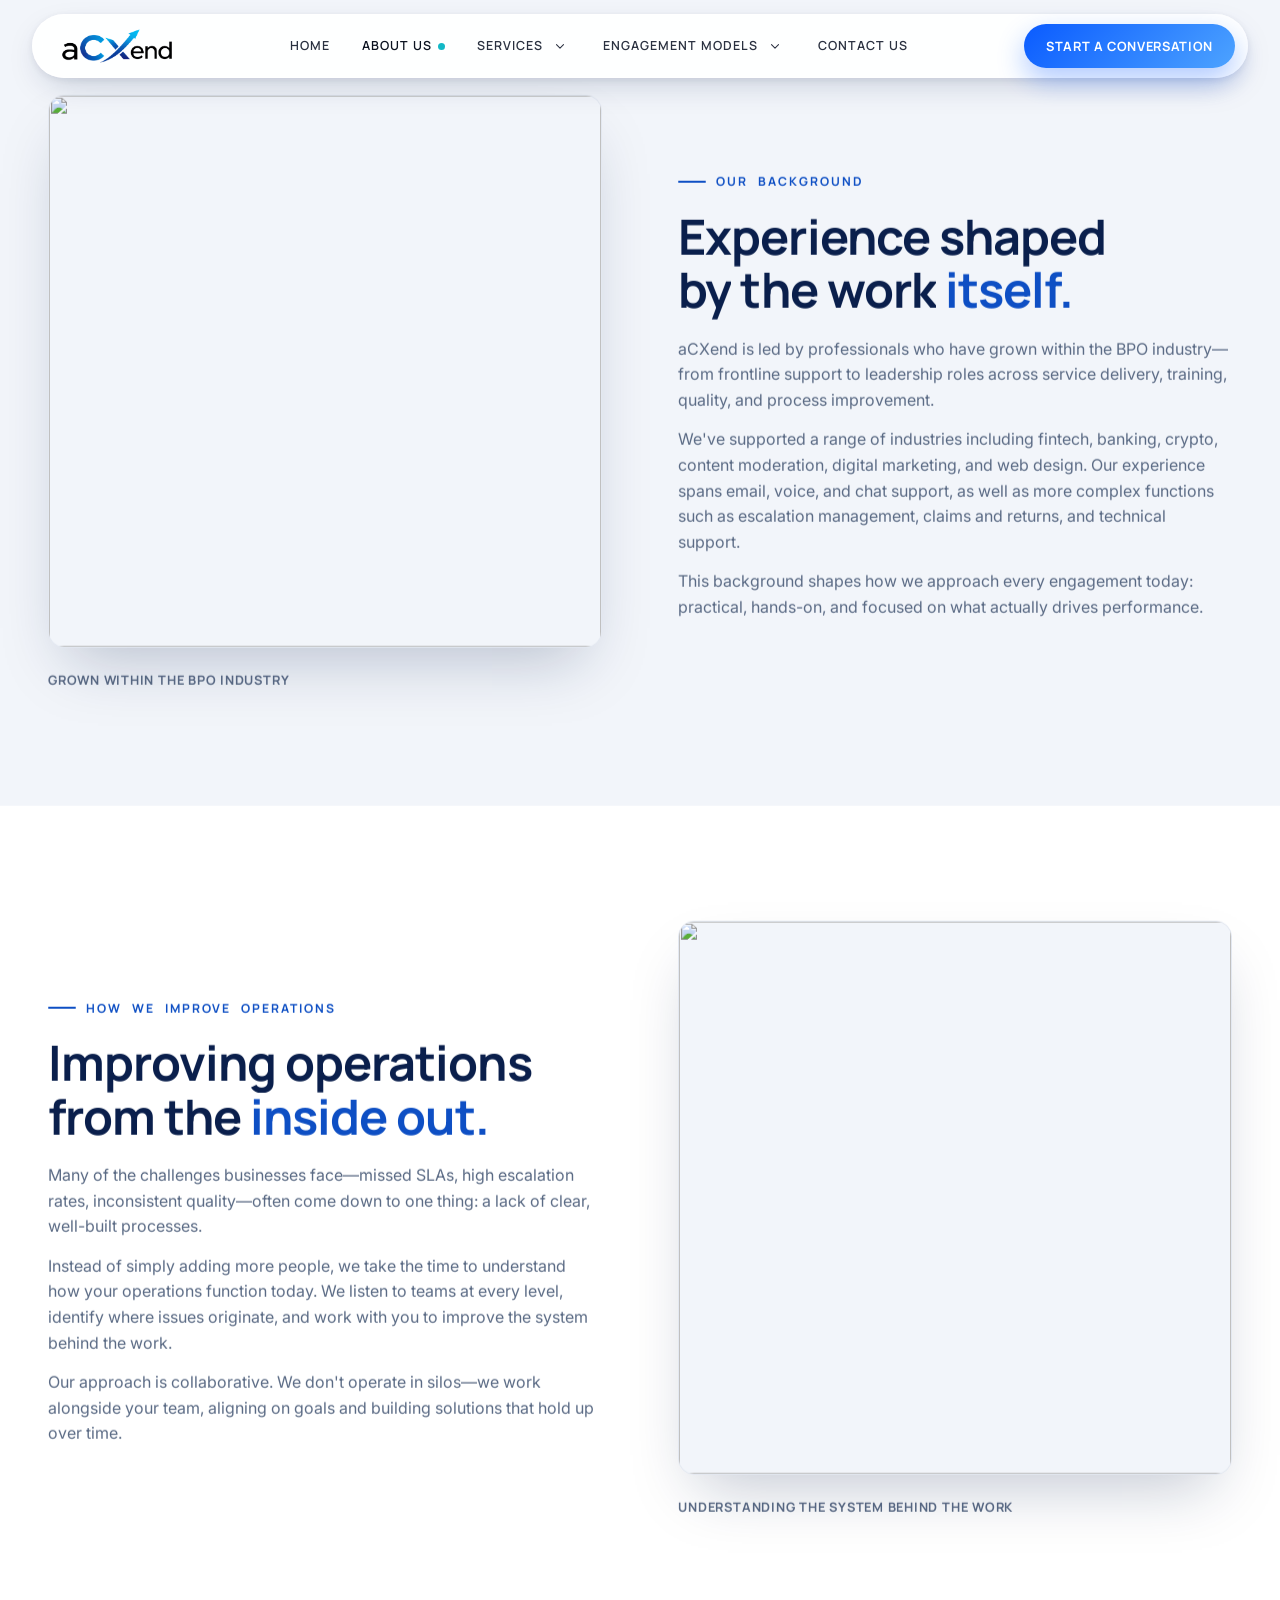
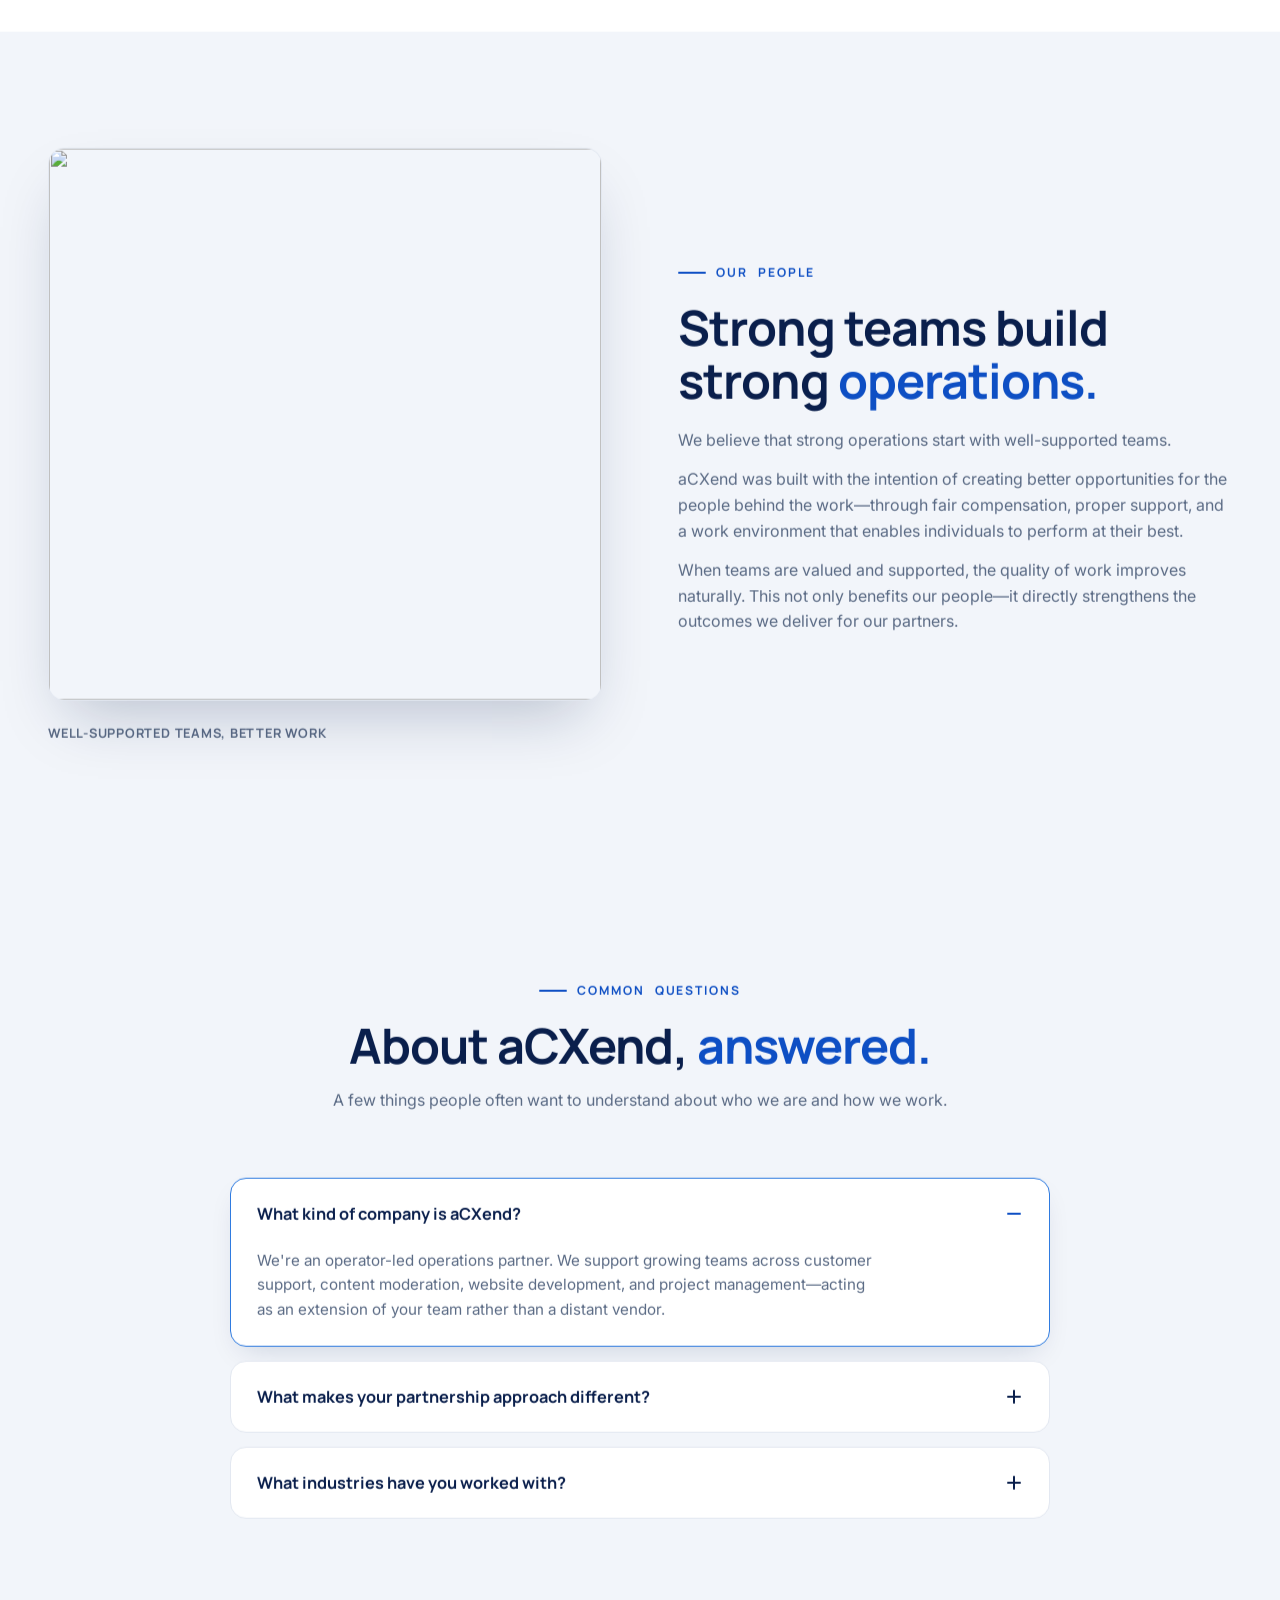
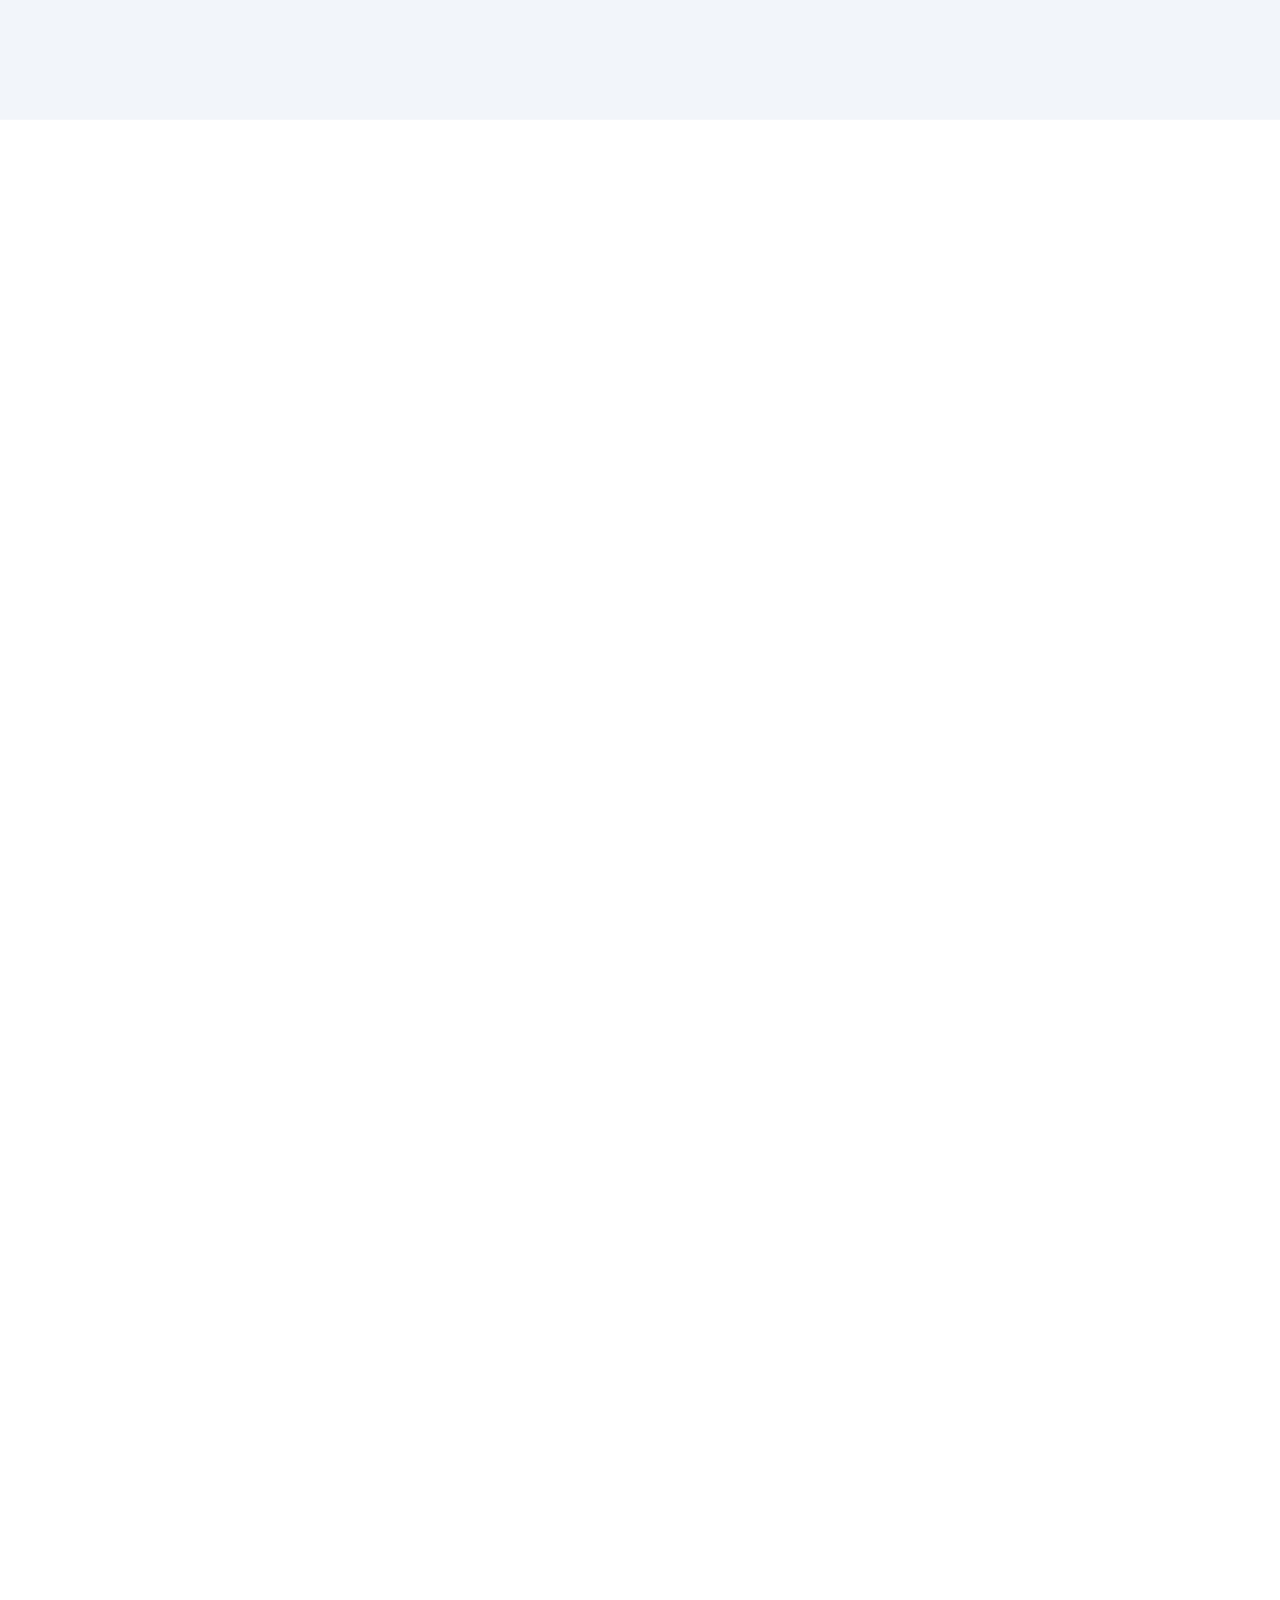
==== about.html @ c7e9ad45 "Add files via upload" ====
<!doctype html>
<html lang="en">
<head>
<meta charset="utf-8" />
<meta name="viewport" content="width=device-width, initial-scale=1" />
<title>About aCXend — Built on Partnership and Purpose</title>
<meta name="description" content="aCXend is led by BPO operators who believe partnerships should go beyond contracts. Learn about our background, our approach to improving operations, and the people behind the work." />
<meta property="og:title" content="About aCXend — Built on Partnership and Purpose" />
<meta property="og:description" content="aCXend is led by BPO operators who believe partnerships should go beyond contracts." />
<meta property="og:type" content="website" />
<meta name="twitter:card" content="summary_large_image" />
<link rel="canonical" href="about.html" />
<link rel="icon" type="image/svg+xml" href="logo.svg" />
<link rel="apple-touch-icon" href="logo.svg" />
<link rel="preconnect" href="https://fonts.googleapis.com" />
<link rel="preconnect" href="https://fonts.gstatic.com" crossorigin />
<link href="https://fonts.googleapis.com/css2?family=Manrope:wght@500;600;700;800&family=Inter:wght@400;500;600&display=swap" rel="stylesheet" />

<!-- ==========================================================================
     Stylesheet load order: tokens → base → components → animations → effects
     are shared across every page. This page needs no page-specific stylesheet
     — the cinematic page-hero, split sections, and CTA banner are all already
     defined in components.css for reuse.
     ========================================================================== -->
  <link rel="stylesheet" href="styles.css" />
</head>
<body>

<a class="skip-link" href="#main">Skip to main content</a>

<!-- ============== NAVIGATION ============== -->
<header class="nav-wrap" data-nav>
  <div class="container nav">
    <a href="index.html" class="brand" aria-label="aCXend — Home">
      <img src="logo.png" alt="aCXend" class="brand-logo"
           onerror="this.onerror=null;this.src='images/logo.svg'" />
    </a>

    <nav class="nav-menu" id="nav-menu" aria-label="Primary">
      <div class="nav-item"><a class="nav-link" href="index.html">Home</a></div>
      <div class="nav-item"><a class="nav-link active" aria-current="page" href="about.html">About Us</a></div>

      <div class="nav-item has-dropdown">
        <a class="nav-link" href="services.html">Services
          <button class="caret" type="button" aria-expanded="false" aria-label="Toggle Services submenu">
            <svg viewBox="0 0 20 20" fill="none" aria-hidden="true"><path d="M5 8l5 5 5-5" stroke="currentColor" stroke-width="1.5" stroke-linecap="round" stroke-linejoin="round"/></svg>
          </button>
        </a>
        <div class="dropdown" role="menu">
          <a role="menuitem" href="customer-support.html">Customer Support</a>
          <a role="menuitem" href="content-moderation.html">Content Moderation</a>
          <a role="menuitem" href="website-development.html">Website Development</a>
          <a role="menuitem" href="project-management.html">Project Management</a>
        </div>
      </div>

      <div class="nav-item has-dropdown">
        <a class="nav-link" href="engagement-models.html">Engagement Models
          <button class="caret" type="button" aria-expanded="false" aria-label="Toggle Engagement Models submenu">
            <svg viewBox="0 0 20 20" fill="none" aria-hidden="true"><path d="M5 8l5 5 5-5" stroke="currentColor" stroke-width="1.5" stroke-linecap="round" stroke-linejoin="round"/></svg>
          </button>
        </a>
        <div class="dropdown" role="menu">
          <a role="menuitem" href="engagement-models.html#staff-augmentation">Staff Augmentation</a>
          <a role="menuitem" href="engagement-models.html#managed-services">Managed Services</a>
          <a role="menuitem" href="engagement-models.html#hybrid-teams">Hybrid Teams</a>
        </div>
      </div>

      <div class="nav-item"><a class="nav-link" href="contact.html">Contact Us</a></div>
    </nav>

    <div class="nav-cta">
      <a href="contact.html" class="btn btn-primary btn-nav">Start a Conversation</a>
      <button class="menu-toggle" type="button" aria-expanded="false" aria-controls="nav-menu" aria-label="Open menu">
        <span></span><span></span><span></span>
      </button>
    </div>
  </div>
</header>

<div class="cursor-dot" aria-hidden="true"></div>
<div class="cursor-ring" aria-hidden="true"></div>

<div id="smooth-content">
<main id="main">

<!-- ============== PAGE HERO ============== -->
<header class="page-hero" aria-label="About aCXend introduction">
  <!-- Cinematic background video: autoplay, muted, loop, playsinline.
       Fades in once decoded (see backgroundVideoEngine() in js/main.js) so
       there's no jarring pop-in; poster shows immediately while it loads.
       TODO: replace with real footage for this page — team collaboration,
       office environment, or brainstorming, per the About Us brief.
       Export as both webm (VP9) and mp4 (H.264), ideally under ~6MB and
       1920×1080, for smooth loading on all devices. -->
  <div class="page-hero-media" aria-hidden="true">
    <video
      class="page-hero-video"
      autoplay muted loop playsinline
      preload="auto">
      <source src="about-hero.mp4" type="video/mp4" />
    </video>
  </div>

  <div class="container page-hero-inner">
    <div class="page-hero-content">
      <nav class="crumbs" aria-label="Breadcrumb">
        <a href="index.html">Home</a>
        <svg viewBox="0 0 16 16" fill="none" aria-hidden="true"><path d="M6 4l4 4-4 4" stroke="currentColor" stroke-width="1.6" stroke-linecap="round" stroke-linejoin="round"/></svg>
        <span aria-current="page">About</span>
      </nav>
      <span class="eyebrow eyebrow--light reveal split-text">About Us</span>
      <h1 class="reveal split-text">Partnerships that go beyond.</h1>
      <p class="page-hero-desc reveal split-text">We stay engaged and improve how your operations actually run — not just maintain them.</p>
      <div class="page-hero-cta reveal">
        <a href="contact.html" class="btn btn-primary btn-lg">Start a Conversation
          <svg class="arrow" viewBox="0 0 16 16" fill="none" aria-hidden="true"><path d="M2 8h11M9 3.5 13.5 8 9 12.5" stroke="currentColor" stroke-width="1.6" stroke-linecap="round" stroke-linejoin="round"/></svg>
        </a>
      </div>
    </div>
  </div>

  <!-- Curtain reveal: dim scrim scrubbed by GSAP as the next section covers
       this hero (see curtainReveal() in js/main.js) — same engine, same
       element role as .hero-dim on the Home page. -->
  <div class="page-hero-dim" aria-hidden="true"></div>
</header>

<!-- ============== 1 · ABOUT ACXEND ============== -->
<section class="section">
  <div class="container split">
    <div class="split-body reveal" data-stagger>
      <span class="eyebrow reveal split-text">About aCXend</span>
      <h2 class="reveal split-text">Partnerships that go <span class="accent">beyond.</span></h2>
      <p>aCXend was built on a simple belief: partnerships should go beyond contracts.</p>
      <p>After years of working across different industries, we saw how most relationships were defined by scope and cost. While those are important, they often limit how much impact a partner can truly make. Operational challenges don't stop at what's written on paper—and neither should the support behind them.</p>
      <p>We built aCXend to offer a different kind of partnership—one that stays engaged, works through challenges alongside you, and focuses on improving how your operations actually run, not just maintaining them.</p>
    </div>

    <figure class="split-visual reveal" aria-hidden="true">
      <div class="split-photo">
        <img
          src="https://images.unsplash.com/photo-1573497620053-ea5300f94f21?auto=format&fit=crop&w=800&q=80"
          srcset="https://images.unsplash.com/photo-1573497620053-ea5300f94f21?auto=format&fit=crop&w=600&q=80 600w,
                  https://images.unsplash.com/photo-1573497620053-ea5300f94f21?auto=format&fit=crop&w=800&q=80 800w,
                  https://images.unsplash.com/photo-1573497620053-ea5300f94f21?auto=format&fit=crop&w=1100&q=80 1100w"
          sizes="(max-width: 991px) 90vw, 560px"
          width="800" height="1000"
          alt=""
          loading="lazy"
          decoding="async" />
      </div>
      <figcaption class="panel-tag">A partnership that stays engaged</figcaption>
    </figure>
  </div>
</section>

<!-- ============== 2 · OUR BACKGROUND ============== -->
<section class="section section--cloud">
  <div class="container split split--reverse">
    <figure class="split-visual reveal" aria-hidden="true">
      <div class="split-photo">
        <img
          src="https://images.unsplash.com/photo-1521737711867-e3b97375f902?auto=format&fit=crop&w=800&q=80"
          srcset="https://images.unsplash.com/photo-1521737711867-e3b97375f902?auto=format&fit=crop&w=600&q=80 600w,
                  https://images.unsplash.com/photo-1521737711867-e3b97375f902?auto=format&fit=crop&w=800&q=80 800w,
                  https://images.unsplash.com/photo-1521737711867-e3b97375f902?auto=format&fit=crop&w=1100&q=80 1100w"
          sizes="(max-width: 991px) 90vw, 560px"
          width="800" height="1000"
          alt=""
          loading="lazy"
          decoding="async" />
      </div>
      <figcaption class="panel-tag">Grown within the BPO industry</figcaption>
    </figure>

    <div class="split-body reveal" data-stagger>
      <span class="eyebrow reveal split-text">Our background</span>
      <h2 class="reveal split-text">Experience shaped by the work <span class="accent">itself.</span></h2>
      <p>aCXend is led by professionals who have grown within the BPO industry—from frontline support to leadership roles across service delivery, training, quality, and process improvement.</p>
      <p>We've supported a range of industries including fintech, banking, crypto, content moderation, digital marketing, and web design. Our experience spans email, voice, and chat support, as well as more complex functions such as escalation management, claims and returns, and technical support.</p>
      <p>This background shapes how we approach every engagement today: practical, hands-on, and focused on what actually drives performance.</p>
    </div>
  </div>
</section>

<!-- ============== 3 · HOW WE IMPROVE OPERATIONS ============== -->
<section class="section" style="background:#FFFFFF">
  <div class="container split">
    <div class="split-body reveal" data-stagger>
      <span class="eyebrow reveal split-text">How we improve operations</span>
      <h2 class="reveal split-text">Improving operations from the <span class="accent">inside out.</span></h2>
      <p>Many of the challenges businesses face—missed SLAs, high escalation rates, inconsistent quality—often come down to one thing: a lack of clear, well-built processes.</p>
      <p>Instead of simply adding more people, we take the time to understand how your operations function today. We listen to teams at every level, identify where issues originate, and work with you to improve the system behind the work.</p>
      <p>Our approach is collaborative. We don't operate in silos—we work alongside your team, aligning on goals and building solutions that hold up over time.</p>
    </div>

    <figure class="split-visual reveal" aria-hidden="true">
      <div class="split-photo">
        <img
          src="https://images.unsplash.com/photo-1531497865144-0464ef8fb9a9?auto=format&fit=crop&w=800&q=80"
          srcset="https://images.unsplash.com/photo-1531497865144-0464ef8fb9a9?auto=format&fit=crop&w=600&q=80 600w,
                  https://images.unsplash.com/photo-1531497865144-0464ef8fb9a9?auto=format&fit=crop&w=800&q=80 800w,
                  https://images.unsplash.com/photo-1531497865144-0464ef8fb9a9?auto=format&fit=crop&w=1100&q=80 1100w"
          sizes="(max-width: 991px) 90vw, 560px"
          width="800" height="1000"
          alt=""
          loading="lazy"
          decoding="async" />
      </div>
      <figcaption class="panel-tag">Understanding the system behind the work</figcaption>
    </figure>
  </div>
</section>

<!-- ============== 4 · OUR PEOPLE ============== -->
<section class="section section--cloud">
  <div class="container split split--reverse">
    <figure class="split-visual reveal" aria-hidden="true">
      <div class="split-photo">
        <img
          src="https://images.unsplash.com/photo-1543269865-cbf427effbad?auto=format&fit=crop&w=800&q=80"
          srcset="https://images.unsplash.com/photo-1543269865-cbf427effbad?auto=format&fit=crop&w=600&q=80 600w,
                  https://images.unsplash.com/photo-1543269865-cbf427effbad?auto=format&fit=crop&w=800&q=80 800w,
                  https://images.unsplash.com/photo-1543269865-cbf427effbad?auto=format&fit=crop&w=1100&q=80 1100w"
          sizes="(max-width: 991px) 90vw, 560px"
          width="800" height="1000"
          alt=""
          loading="lazy"
          decoding="async" />
      </div>
      <figcaption class="panel-tag">Well-supported teams, better work</figcaption>
    </figure>

    <div class="split-body reveal" data-stagger>
      <span class="eyebrow reveal split-text">Our people</span>
      <h2 class="reveal split-text">Strong teams build strong <span class="accent">operations.</span></h2>
      <p>We believe that strong operations start with well-supported teams.</p>
      <p>aCXend was built with the intention of creating better opportunities for the people behind the work—through fair compensation, proper support, and a work environment that enables individuals to perform at their best.</p>
      <p>When teams are valued and supported, the quality of work improves naturally. This not only benefits our people—it directly strengthens the outcomes we deliver for our partners.</p>
    </div>
  </div>
</section>

<!-- ============== FAQ (page-specific) ============== -->
<section class="section section--cloud">
  <div class="container">
    <div class="section-head section-head--center reveal" data-stagger>
      <div>
        <span class="eyebrow reveal split-text">Common Questions</span>
        <h2 class="reveal split-text">About aCXend, <span class="accent">answered.</span></h2>
      </div>
      <p>A few things people often want to understand about who we are and how we work.</p>
    </div>
    <div class="faq-list faq-list--solo reveal" data-stagger>
      <details class="faq-item reveal" name="faq" open>
        <summary><span>What kind of company is aCXend?</span><span class="faq-icon" aria-hidden="true"></span></summary>
        <div class="faq-body"><p>We're an operator-led operations partner. We support growing teams across customer support, content moderation, website development, and project management—acting as an extension of your team rather than a distant vendor.</p></div>
      </details>
      <details class="faq-item reveal" name="faq">
        <summary><span>What makes your partnership approach different?</span><span class="faq-icon" aria-hidden="true"></span></summary>
        <div class="faq-body"><p>We stay engaged with the actual work. Instead of simply adding headcount, we take time to understand how your operations run and improve the system behind them, so quality holds up as you grow.</p></div>
      </details>
      <details class="faq-item reveal" name="faq">
        <summary><span>What industries have you worked with?</span><span class="faq-icon" aria-hidden="true"></span></summary>
        <div class="faq-body"><p>Our team has supported fintech, banking, crypto, content moderation, digital marketing, and web design—across email, voice, and chat, as well as complex functions like escalation management, claims and returns, and technical support.</p></div>
      </details>
      <details class="faq-item reveal" name="faq">
        <summary><span>How do you support your own team?</span><span class="faq-icon" aria-hidden="true"></span></summary>
        <div class="faq-body"><p>We built aCXend to create better opportunities for the people behind the work—through fair compensation, proper support, and an environment that lets people perform at their best. Well-supported teams deliver better outcomes for our partners.</p></div>
      </details>
    </div>
  </div>
</section>

<!-- ============== 5 · CTA ============== -->
<section class="section section--tight">
  <div class="container">
    <div class="cta-banner reveal" data-stagger>

      <!-- Cinematic background video: autoplay, muted, loop, playsinline.
           Fades in once decoded (see ctaBackgroundVideo() in js/main.js) so
           there's no jarring pop-in; a dark gradient overlay keeps text
           readable while the footage stays visible underneath. Falls back
           to the existing navy gradient if video can't load or is
           unsupported. Same reusable component as the Home page CTA. -->
      <div class="cta-video-wrap" aria-hidden="true">
        <video
          class="cta-video"
          autoplay muted loop playsinline
          preload="auto">
          <source src="reeded.mp4" type="video/mp4" />
        </video>
      </div>
      <div class="cta-video-overlay" aria-hidden="true"></div>
      <div class="cta-glow" aria-hidden="true"></div>

      <div class="cta-content">
        <span class="eyebrow eyebrow--sky reveal split-text">Partner with us</span>
        <h2 class="reveal split-text">Tell us what you're building.</h2>
        <p>Whether you're exploring options or already know what you need, we're here to understand your goals and see how we can support you. No pressure—just a conversation to see if there's a good fit.</p>
        <p>Share a bit about your team, your challenges, or the work you're looking to support, and we'll take it from there.</p>
        <div class="cta-actions">
          <a href="contact.html" class="btn btn-light btn-lg">Start a Conversation
            <svg class="arrow" viewBox="0 0 16 16" fill="none" aria-hidden="true"><path d="M2 8h11M9 3.5 13.5 8 9 12.5" stroke="currentColor" stroke-width="1.6" stroke-linecap="round" stroke-linejoin="round"/></svg>
          </a>
        </div>
      </div>
    </div>
  </div>
</section>

</main>
</div><!-- /#smooth-content -->

<!-- ============== FOOTER (curtain reveal) ============== -->
<footer class="footer footer-curtain" id="site-footer">
  <div class="container footer-inner">

    <div class="footer-top">
      <div class="footer-brand">
        <a class="footer-logo" href="index.html" aria-label="aCXend — Home">
          <img src="logo-white2.png" alt="aCXend" width="79" height="54"
               onerror="this.outerHTML='&lt;span class=&quot;brand-word brand-word--light&quot;&gt;a&lt;b&gt;CX&lt;/b&gt;end&lt;/span&gt;'" />
        </a>
        <address class="footer-address">
          <a href="https://maps.app.goo.gl/VBjbcP57tKT8KL2XA" target="_blank" rel="noopener noreferrer">Marigold Street, Cagayan de Oro City, Philippines</a>
          <a href="mailto:sales@acxend.com">sales@acxend.com</a>
        </address>
      </div>

      <nav class="footer-nav" aria-label="Footer">
        <div class="footer-cols">
          <ul class="footer-col-primary">
            <li><a href="index.html">Home</a></li>
            <li><a href="about.html">About Us</a></li>
            <li><a href="services.html">Services</a></li>
            <li><a href="engagement-models.html">Engagement Models</a></li>
            <li><a href="contact.html">Contact Us</a></li>
          </ul>
          <ul class="footer-col-services">
            <li><h4>Services</h4></li>
            <li><a href="customer-support.html">Customer Support</a></li>
            <li><a href="content-moderation.html">Content Moderation</a></li>
            <li><a href="website-development.html">Website Development</a></li>
            <li><a href="project-management.html">Project Management</a></li>
          </ul>
          <ul class="footer-col-engagement">
            <li><h4>Engagement Models</h4></li>
            <li><a href="engagement-models.html#staff-augmentation">Staff Augmentation</a></li>
            <li><a href="engagement-models.html#managed-services">Managed Services</a></li>
            <li><a href="engagement-models.html#hybrid-teams">Hybrid Teams</a></li>
          </ul>
        </div>
      </nav>
    </div>

    <div class="footer-bar">
      <span class="footer-follow-label">Follow Us</span>
      <ul class="footer-social" aria-label="Social media">
        <li><a href="#" aria-label="Facebook">
          <svg viewBox="0 0 24 24" aria-hidden="true"><path d="M13.5 21v-8.2h2.8l.4-3.2h-3.2V7.5c0-.9.3-1.6 1.6-1.6h1.7V3.1c-.3 0-1.3-.1-2.5-.1-2.5 0-4.2 1.5-4.2 4.3v2.3H7.3v3.2h2.8V21h3.4z"/></svg>
        </a></li>
        <li><a href="#" aria-label="X (Twitter)">
          <svg viewBox="0 0 24 24" aria-hidden="true"><path d="M17.8 3h3l-6.6 7.6L22 21h-6.1l-4.8-6.2L5.6 21h-3l7.1-8.1L2.3 3h6.3l4.3 5.7L17.8 3zm-1.1 16.2h1.7L7.7 4.7H5.9l10.8 14.5z"/></svg>
        </a></li>
        <li><a href="#" aria-label="Instagram">
          <svg viewBox="0 0 24 24" aria-hidden="true"><path d="M12 8.8A3.2 3.2 0 1 0 12 15.2 3.2 3.2 0 0 0 12 8.8zm0-1.8a5 5 0 1 1 0 10 5 5 0 0 1 0-10zm6.5-.2a1.2 1.2 0 1 1-2.4 0 1.2 1.2 0 0 1 2.4 0zM12 4.7c-2.4 0-2.7 0-3.6.1-.9 0-1.4.2-1.7.3-.4.2-.7.4-1 .7-.3.3-.5.6-.7 1-.1.3-.3.8-.3 1.7-.1.9-.1 1.2-.1 3.5s0 2.6.1 3.5c0 .9.2 1.4.3 1.7.2.4.4.7.7 1 .3.3.6.5 1 .7.3.1.8.3 1.7.3.9.1 1.2.1 3.6.1s2.7 0 3.6-.1c.9 0 1.4-.2 1.7-.3.4-.2.7-.4 1-.7.3-.3.5-.6.7-1 .1-.3.3-.8.3-1.7.1-.9.1-1.2.1-3.5s0-2.6-.1-3.5c0-.9-.2-1.4-.3-1.7-.2-.4-.4-.7-.7-1-.3-.3-.6-.5-1-.7-.3-.1-.8-.3-1.7-.3-.9-.1-1.2-.1-3.6-.1zM12 3c2.4 0 2.7 0 3.7.1 1 0 1.6.2 2.2.4.6.2 1.1.6 1.6 1.1.5.5.8 1 1.1 1.6.2.6.4 1.2.4 2.2.1 1 .1 1.3.1 3.6s0 2.6-.1 3.6c0 1-.2 1.6-.4 2.2-.2.6-.6 1.1-1.1 1.6-.5.5-1 .8-1.6 1.1-.6.2-1.2.4-2.2.4-1 .1-1.3.1-3.7.1s-2.7 0-3.7-.1c-1 0-1.6-.2-2.2-.4-.6-.2-1.1-.6-1.6-1.1-.5-.5-.8-1-1.1-1.6-.2-.6-.4-1.2-.4-2.2C3 14.6 3 14.3 3 12s0-2.6.1-3.6c0-1 .2-1.6.4-2.2.2-.6.6-1.1 1.1-1.6.5-.5 1-.8 1.6-1.1.6-.2 1.2-.4 2.2-.4C9.3 3 9.6 3 12 3z"/></svg>
        </a></li>
      </ul>
      <p class="footer-hours">24/7 Operations &middot; 365 Days a Year &middot; Always Ready to Assist</p>
    </div>

    <div class="footer-legal">
      <span>&copy; 2026 aCXend. All rights reserved.</span>
      <ul>
        <li><a href="privacy-policy.html">Privacy Policy</a></li>
        <li><a href="terms-and-conditions.html">Terms and Conditions</a></li>
        <li><a href="end-user-license-agreement.html">End-User License Agreement</a></li>
        <li><a href="copyrights.html">Copyrights</a></li>
      </ul>
    </div>

  </div>
</footer>
<div id="smooth-spacer"></div>

<!-- ==========================================================================
     GSAP + ScrollTrigger are required on every page now — the reverse
     curtain-reveal transition (in js/main.js) needs them here too, not
     just on the Home page.
     ========================================================================== -->
<script src="https://cdnjs.cloudflare.com/ajax/libs/gsap/3.12.5/gsap.min.js"></script>
<script src="https://cdnjs.cloudflare.com/ajax/libs/gsap/3.12.5/ScrollTrigger.min.js"></script>
<script src="script.js"></script>
</body>
</html>
---- styles.css ----
/* ===================== tokens.css ===================== */
/* ==========================================================================
   aCXend — Design tokens
   Brand: Royal Blue #0E4FC4 · Deep Navy #0A1F4C
   Single source of truth for color, spacing, radius, motion, depth, z-index.
   Load this file first on every page.
   ========================================================================== */

:root {
  /* Brand */
  --navy:        #0A1F4C;
  --navy-deep:   #061434;
  --ink:         #0B1220;
  --royal:       #0E4FC4;
  --royal-hover: #0B40A3;
  --azure:       #2F7BE0;
  --sky:         #6FA8F2;
  --cta-1:       #0A5BFF;
  --cta-2:       #4DA3FF;

  /* Neutrals */
  --white: #FFFFFF;
  --cloud: #F2F5FA;
  --slate: #5B6B85;
  --line:  #E3E8F1;

  /* Layout */
  --container: 1240px;
  --gutter: 28px;
  --radius: 16px;
  --radius-sm: 10px;
  --radius-pill: 999px;

  /* Motion */
  --ease: cubic-bezier(.2,.7,.2,1);
  --ease-lux: cubic-bezier(.16,1,.3,1);
  --dur: .3s;

  /* Depth */
  --shadow-sm: 0 1px 2px rgba(10,31,76,.06);
  --shadow-md: 0 12px 30px -12px rgba(10,31,76,.18);
  --shadow-lg: 0 30px 60px -20px rgba(10,31,76,.25);
  --shadow-cta: 0 12px 28px rgba(10,91,255,.32);

  /* Z-scale */
  --z-nav: 100;
  --z-skip: 1000;
}


/* Responsive token overrides */
@media (max-width: 640px) {
  :root { --gutter: 20px; }
}

/* ===================== base.css ===================== */
/* ==========================================================================
   aCXend — Base
   Reset, base element styles, layout primitives (container/section/eyebrow),
   and the button system. Depends on tokens.css. Load on every page.
   ========================================================================== */

/* ---------- 2. Base ---------- */
*, *::before, *::after { box-sizing: border-box; margin: 0; padding: 0; }
html { scroll-behavior: smooth; -webkit-text-size-adjust: 100%; }
body {
  font-family: 'Inter', system-ui, -apple-system, 'Segoe UI', Roboto, sans-serif;
  font-size: 16px;
  line-height: 1.6;
  color: var(--ink);
  background: var(--white);
  -webkit-font-smoothing: antialiased;
  overflow-x: clip;
}
img { max-width: 100%; display: block; }
a { color: inherit; text-decoration: none; }
a, button, [role="button"] { cursor: pointer; touch-action: manipulation; }
button { font: inherit; border: 0; background: none; color: inherit; }
ul { list-style: none; }
svg { display: block; }

h1, h2, h3, h4 {
  font-family: 'Manrope', 'Inter', sans-serif;
  color: var(--navy);
  letter-spacing: -0.02em;
  line-height: 1.1;
  font-weight: 700;
  text-wrap: balance;
}
h1 { font-size: clamp(3rem, 6.4vw, 5.2rem); font-weight: 800; }
h2 { font-size: clamp(1.9rem, 3.8vw, 3.1rem); }
h3 { font-size: clamp(1.2rem, 1.7vw, 1.4rem); line-height: 1.3; }
h4 { font-size: .92rem; letter-spacing: .1em; text-transform: uppercase; }
p  { color: var(--slate); max-width: 62ch; }
.accent { color: var(--royal); }

/* Focus — visible, on-brand */
:focus-visible { outline: 2px solid var(--azure); outline-offset: 3px; border-radius: 4px; }

/* Skip link */
.skip-link {
  position: fixed; top: -60px; left: 16px; z-index: var(--z-skip);
  background: var(--navy); color: var(--white);
  padding: 12px 20px; border-radius: var(--radius-sm);
  font-weight: 600; transition: top .2s var(--ease);
}
.skip-link:focus { top: 16px; }

/* ---------- 3. Layout primitives ---------- */
.container { width: 100%; max-width: var(--container); margin-inline: auto; padding-inline: var(--gutter); }
.container.narrow { max-width: 820px; }
.section { padding-block: clamp(72px, 9vw, 136px); }
.section--tight { padding-block: clamp(56px, 6vw, 96px); }
.section--cloud { background: var(--cloud); }

.eyebrow {
  display: inline-flex; align-items: center; gap: 10px;
  font-family: 'Manrope', sans-serif;
  font-size: .76rem; font-weight: 700; letter-spacing: .16em;
  text-transform: uppercase; color: var(--royal);
  margin-bottom: 18px;
}
.eyebrow::before { content: ""; width: 28px; height: 2px; border-radius: 2px; background: currentColor; }
.eyebrow--light { color: var(--sky); }
.eyebrow--sky { color: var(--sky); }

.section h2 { margin-bottom: 20px; }
.section p + p { margin-top: 14px; }
.section .btn { margin-top: 30px; }

/* ---------- 4. Buttons ---------- */
.btn {
  display: inline-flex; align-items: center; gap: 10px;
  min-height: 48px; padding: 13px 26px;
  border-radius: var(--radius-pill);
  font-family: 'Manrope', sans-serif;
  font-weight: 700; font-size: .95rem;
  white-space: nowrap;
  transition: transform var(--dur) var(--ease), box-shadow var(--dur) var(--ease),
              background var(--dur) var(--ease), border-color var(--dur) var(--ease),
              color var(--dur) var(--ease);
}
.btn:active { transform: scale(.98); }
.btn .arrow { width: 15px; height: 15px; transition: transform var(--dur) var(--ease); }
.btn:hover .arrow { transform: translateX(4px); }
.btn-icon { width: 15px; height: 15px; flex: none; }

.btn-primary {
  color: var(--white);
  background: linear-gradient(135deg, var(--cta-1), var(--cta-2));
  box-shadow: var(--shadow-cta);
}
.btn-primary:hover { transform: translateY(-2px); box-shadow: 0 18px 36px -8px rgba(10,91,255,.45); }

.btn-secondary { color: var(--navy); border: 1px solid var(--line); background: var(--white); }
.btn-secondary:hover { border-color: var(--navy); transform: translateY(-2px); box-shadow: var(--shadow-md); }

.btn-ghost { color: var(--white); border: 1px solid rgba(255,255,255,.28); backdrop-filter: blur(6px); }
.btn-ghost:hover { border-color: rgba(255,255,255,.6); background: rgba(255,255,255,.07); transform: translateY(-2px); }

.btn-light { color: var(--navy); background: var(--white); box-shadow: 0 14px 30px -10px rgba(0,0,0,.35); }
.btn-light:hover { transform: translateY(-2px); box-shadow: 0 20px 40px -12px rgba(0,0,0,.45); }

.btn-lg { padding: 16px 32px; font-size: 1rem; }
.btn-nav { padding: 11px 22px; min-height: 44px; font-size: .88rem; }


/* ---------- Responsive ---------- */
@media (max-width: 640px) {
  .btn-lg { width: 100%; justify-content: center; }
}

/* Prevent horizontal overflow site-wide (item 2).
   Use clip (not hidden): hidden on the root turns it into a scroll container
   whose height equals its content, which freezes native/reduced-motion
   scrolling. clip contains the x-overflow while leaving vertical scrolling
   to the viewport. */
html, body { overflow-x: clip; }
body { max-width: 100%; }

/* ===================== components.css ===================== */
/* ==========================================================================
   aCXend — Components
   Reusable, page-agnostic UI blocks: navigation, footer, marquee, split
   sections, capability/value/model cards, CTA banner, page-hero, services,
   contact form, and FAQ accordion. Depends on tokens.css + base.css.
   Load on every page that uses these blocks.
   ========================================================================== */

/* ---------- 5. Navigation ---------- */
/* Floating "pill" navigation: the wrapper is a transparent, fixed layer with
   side/top inset; the inner .nav (a .container) is the rounded white capsule
   that lifts off the page with a soft shadow. */
.nav-wrap {
  position: fixed; top: 0; left: 0; right: 0; z-index: var(--z-nav);
  padding: 14px clamp(12px, 2.5vw, 32px) 8px;
  background: transparent;
  border-bottom: 0;
  transition: padding var(--dur) var(--ease);
}
.nav-wrap.scrolled { padding-top: 8px; }
.nav-wrap.scrolled .nav { box-shadow: 0 16px 40px -12px rgba(10,31,76,.30), 0 3px 10px rgba(10,31,76,.10); }

.nav {
  display: flex; align-items: center; justify-content: space-between; gap: 24px;
  background: rgba(255,255,255,.92);
  backdrop-filter: blur(16px); -webkit-backdrop-filter: blur(16px);
  border: 1px solid rgba(255,255,255,.65);
  border-radius: var(--radius-pill);
  box-shadow: 0 12px 34px -10px rgba(10,31,76,.22), 0 2px 8px rgba(10,31,76,.08);
  padding: 9px 12px 9px 26px;
}
.brand { display: inline-flex; align-items: center; }
.brand-logo { height: 40px; width: auto; }
.brand-word { font-family: 'Manrope', sans-serif; font-weight: 800; font-size: 1.5rem; color: var(--navy); letter-spacing: -.02em; }
.brand-word b { color: var(--royal); }
.brand-word--light { color: var(--white); }

.nav-menu { display: flex; align-items: center; gap: 6px; }
.nav-item { position: relative; }
.nav-link {
  display: inline-flex; align-items: center; gap: 6px;
  padding: 9px 13px; border-radius: var(--radius-sm);
  font-family: 'Manrope', sans-serif; font-weight: 600; font-size: .78rem;
  letter-spacing: .08em; text-transform: uppercase;
  color: #2a3140;
  transition: color var(--dur) var(--ease), background var(--dur) var(--ease);
}
.nav-link:hover { color: var(--royal); background: var(--cloud); }
.nav-link.active { color: var(--ink); }
/* Active indicator: a small teal/cyan dot after the label (replaces the
   previous underline). Sits inline via the nav-link's flex gap. */
.nav-link.active::after {
  content: ""; position: static;
  width: 7px; height: 7px; border-radius: 50%;
  background: #12b8c6;
}

.caret { display: inline-flex; padding: 4px; border-radius: 6px; color: currentColor; }
.caret svg { width: 14px; height: 14px; transition: transform var(--dur) var(--ease); }

/* Dropdown — desktop hover + keyboard focus-within */
.dropdown {
  position: absolute; top: calc(100% + 10px); left: 0;
  min-width: 230px; padding: 8px;
  background: var(--white); border: 1px solid var(--line);
  border-radius: var(--radius-sm); box-shadow: var(--shadow-lg);
  opacity: 0; visibility: hidden; transform: translateY(8px);
  transition: opacity .22s var(--ease), transform .22s var(--ease), visibility .22s;
}
.dropdown a {
  display: block; padding: 10px 14px; border-radius: 8px;
  font-size: .9rem; font-weight: 500; color: var(--ink);
  transition: background var(--dur) var(--ease), color var(--dur) var(--ease);
}
.dropdown a:hover { background: var(--cloud); color: var(--royal); }

@media (min-width: 992px) {
  .nav-item:hover > .dropdown,
  .nav-item:focus-within > .dropdown { opacity: 1; visibility: visible; transform: translateY(0); }
  .nav-item:hover .caret svg,
  .nav-item:focus-within .caret svg { transform: rotate(180deg); }
}

.nav-cta { display: flex; align-items: center; gap: 14px; }
/* Nav CTA stays a rounded blue pill (from .btn/.btn-primary) — just uppercase
   to match the new nav treatment. */
.btn-nav { text-transform: uppercase; letter-spacing: .05em; font-size: .8rem; }
.menu-toggle {
  display: none; flex-direction: column; justify-content: center; gap: 5px;
  width: 44px; height: 44px; padding: 10px; border-radius: var(--radius-sm);
}
.menu-toggle span { display: block; height: 2px; border-radius: 2px; background: var(--navy); transition: transform var(--dur) var(--ease), opacity var(--dur) var(--ease); }
.menu-toggle[aria-expanded="true"] span:nth-child(1) { transform: translateY(7px) rotate(45deg); }
.menu-toggle[aria-expanded="true"] span:nth-child(2) { opacity: 0; }
.menu-toggle[aria-expanded="true"] span:nth-child(3) { transform: translateY(-7px) rotate(-45deg); }


/* ---------- 7. Marquee — capability strip ---------- */
.marquee { overflow: hidden; border-block: 1px solid var(--line); background: var(--white); }
.marquee-track { display: flex; width: max-content; animation: marquee 40s linear infinite; }
.marquee-track.js-marquee { animation: none; }
.marquee:hover .marquee-track { animation-play-state: paused; }
.marquee-group { display: flex; align-items: stretch; }

/* Each capability is a fixed-width cell — icon badge, bold label, short
   supporting line — separated by hairline dividers so the strip reads as
   one continuous premium ribbon rather than a row of floating cards. */
.mq-item {
  /* Each cell hugs its own content and never wraps, so every ticker box is
     a clean single-line title + single-line descriptor at a consistent
     height. (Fixed-width cells used to force long labels to wrap onto a
     second line, breaking the alignment.) */
  flex: none; width: auto; white-space: nowrap;
  display: flex; flex-direction: column; justify-content: center; gap: 8px;
  padding: 26px 34px;
  border-right: 1px solid var(--line);
}
.mq-icon {
  width: 40px; height: 40px; border-radius: 11px;
  display: grid; place-items: center;
  font-size: 1.05rem; line-height: 1;
  background: linear-gradient(135deg, var(--cta-1), var(--cta-2));
  box-shadow: 0 8px 16px -8px rgba(10,91,255,.45);
}
.mq-icon--dark {
  background: linear-gradient(135deg, var(--navy-deep), var(--navy));
  box-shadow: 0 8px 16px -8px rgba(6,20,52,.5);
}
.mq-title { font-family: 'Manrope', sans-serif; font-weight: 700; font-size: .95rem; color: var(--navy); white-space: nowrap; }
.mq-desc { font-size: .82rem; color: var(--slate); white-space: nowrap; }
@keyframes marquee { to { transform: translateX(-50%); } }


/* ---------- 8. Split sections ---------- */
.split {
  display: grid; grid-template-columns: minmax(0, 1fr) minmax(0, 1fr);
  align-items: center; gap: clamp(40px, 6vw, 90px);
}
.split--reverse .split-body { order: 2; }
.split--reverse .split-visual { order: 1; }

/* Visual panels — professional imagery, replacing the earlier SVG/board/
   meter panels so the "How we work", "Where we add value", and "Flexible
   by design" sections lean on real photography instead of illustrated
   data that a new company doesn't yet have. */
.split-visual { margin: 0; }
.split-photo {
  position: relative;
  /* Section images are forced to a perfect 1:1 square so image + text
     columns stay balanced across every page (About, Overview, service
     detail, etc.). object-fit: cover on the <img> prevents distortion. */
  aspect-ratio: 1 / 1;
  border-radius: var(--radius);
  overflow: clip;
  border: 1px solid var(--line);
  box-shadow: var(--shadow-lg);
  background: var(--cloud); /* shows while the image decodes */
}
.split-photo img {
  width: 100%; height: 100%;
  object-fit: cover; object-position: center;
  display: block;
}
.panel-tag {
  margin-top: 22px; font-family: 'Manrope', sans-serif;
  font-size: .8rem; font-weight: 700; letter-spacing: .06em;
  color: var(--slate); text-transform: uppercase;
}


/* ---------- 9. Capabilities ---------- */
.section-head {
  display: grid; grid-template-columns: minmax(0, 1.2fr) minmax(0, .8fr);
  align-items: end; gap: 32px; margin-bottom: clamp(44px, 5vw, 64px);
}
.section-head h2 { margin-bottom: 0; }
.section-head p { justify-self: end; align-self: end; }

/* Centered variant — heading and supporting text stack in a single
   column instead of sitting side by side in the default two-column grid. */
.section-head--center {
  grid-template-columns: 1fr;
  justify-items: center;
  text-align: center;
  gap: 16px;
}
.section-head--center .eyebrow { justify-content: center; }
.section-head--center p { justify-self: center; align-self: auto; max-width: 640px; margin-inline: auto; }

.cap-grid { display: grid; grid-template-columns: repeat(4, 1fr); gap: 22px; }
.cap-card {
  position: relative; display: flex; flex-direction: column; gap: 14px;
  padding: 30px 26px 26px;
  background: var(--white); border: 1px solid var(--line); border-radius: var(--radius);
  transition: transform var(--dur) var(--ease-lux), box-shadow var(--dur) var(--ease), border-color var(--dur) var(--ease);
  overflow: clip;
}
.cap-card::before {
  content: ""; position: absolute; inset: 0 0 auto 0; height: 3px;
  background: linear-gradient(90deg, var(--cta-1), var(--cta-2));
  transform: scaleX(0); transform-origin: left;
  transition: transform .4s var(--ease-lux);
}
.cap-card:hover { transform: translateY(-6px); box-shadow: var(--shadow-lg); border-color: rgba(47,123,224,.4); }
.cap-card:hover::before { transform: scaleX(1); }

.cap-num {
  position: absolute; top: 20px; right: 22px;
  font-family: 'Manrope', sans-serif; font-weight: 800; font-size: .82rem;
  color: var(--line); letter-spacing: .08em;
  transition: color var(--dur) var(--ease);
}
.cap-card:hover .cap-num { color: var(--sky); }
.cap-icon {
  display: inline-flex; align-items: center; justify-content: center;
  width: 52px; height: 52px; border-radius: 14px;
  background: linear-gradient(135deg, rgba(10,91,255,.08), rgba(77,163,255,.14));
  color: var(--royal);
  transition: transform var(--dur) var(--ease-lux), background var(--dur) var(--ease), color var(--dur) var(--ease);
}
.cap-icon svg { width: 26px; height: 26px; }
.cap-card:hover .cap-icon { transform: scale(1.06) rotate(-3deg); background: linear-gradient(135deg, var(--cta-1), var(--cta-2)); color: var(--white); }
.cap-card p { font-size: .92rem; flex: 1; }
.cap-link {
  display: inline-flex; align-items: center; gap: 8px;
  font-family: 'Manrope', sans-serif; font-weight: 700; font-size: .86rem; color: var(--royal);
}
.cap-link .arrow { width: 14px; height: 14px; transition: transform var(--dur) var(--ease); }
.cap-card:hover .cap-link .arrow { transform: translateX(4px); }


/* ---------- 10. CTA banner ---------- */
.cta-banner {
  position: relative; overflow: clip;
  padding: clamp(48px, 7vw, 88px) clamp(28px, 6vw, 88px);
  border-radius: calc(var(--radius) + 8px);
  background: linear-gradient(140deg, var(--navy-deep), var(--navy) 55%, #10306E);
  box-shadow: var(--shadow-lg);
}
.cta-banner h2 { color: var(--white); }
.cta-banner p { color: rgba(226,236,252,.78); }

/* Background video (layer 0) — muted/looped ambient footage, subtle rather
   than distracting; sits on top of the gradient fallback above. */
.cta-video-wrap { position: absolute; inset: 0; z-index: 0; }
.cta-video {
  position: absolute; inset: 0;
  width: 100%; height: 100%;
  object-fit: cover; object-position: center;
  opacity: 0;
  transition: opacity 1.2s var(--ease-lux);
}
.cta-video.is-ready { opacity: .5; }

/* Dark readability scrim (layer 1) — echoes the brand gradient so the video
   feels integrated rather than pasted on top. */
.cta-video-overlay {
  position: absolute; inset: 0; z-index: 1;
  background: linear-gradient(140deg, rgba(6,20,52,.90), rgba(10,31,76,.82) 55%, rgba(16,48,110,.80));
}

/* Ambient glow (layer 2) + content (layer 3) sit above the video/overlay */
.cta-glow {
  position: absolute; z-index: 2; width: 500px; height: 500px; top: -220px; right: -140px;
  border-radius: 50%; filter: blur(90px);
  background: radial-gradient(circle, rgba(77,163,255,.4), transparent 65%);
  pointer-events: none;
  mix-blend-mode: screen;
}

/* Centered content column */
.cta-content {
  position: relative; z-index: 3;
  max-width: 640px; margin-inline: auto;
  text-align: center;
  display: flex; flex-direction: column; align-items: center;
}
.cta-content .eyebrow { justify-content: center; }
.cta-content p { margin-inline: auto; }
.cta-actions { display: flex; flex-wrap: wrap; justify-content: center; gap: 14px; margin-top: 32px; }

@media (prefers-reduced-motion: reduce) {
  .cta-video-wrap, .cta-video { display: none !important; }
}


/* ---------- 11. Footer ---------- */
.footer { background: var(--navy-deep); color: rgba(226,236,252,.75); padding-block: clamp(56px, 7vw, 88px) 28px; }
.footer a { transition: color var(--dur) var(--ease); }
.footer a:hover { color: var(--white); }

.footer-top { display: grid; grid-template-columns: minmax(0, .9fr) minmax(0, 1.6fr); gap: clamp(36px, 5vw, 72px); }
.footer-logo img { height: 42px; width: auto; }
.footer-address { font-style: normal; margin-top: 20px; display: grid; gap: 10px; font-size: .92rem; }

.footer-primary { display: grid; gap: 8px; margin-bottom: 34px; }
.footer-primary a { font-family: 'Manrope', sans-serif; font-weight: 700; font-size: clamp(1.15rem, 1.8vw, 1.45rem); color: var(--white); }
.footer-primary a:hover { color: var(--sky); }

.footer-cols { display: grid; grid-template-columns: repeat(3, 1fr); gap: 28px; }
.footer-cols h4 { color: var(--sky); font-size: .74rem; margin-bottom: 6px; }
.footer-cols ul { display: grid; gap: 9px; align-content: start; font-size: .9rem; }

.footer-giant {
  display: flex; align-items: baseline; gap: 8px;
  margin-block: clamp(40px, 6vw, 72px) 30px;
  font-family: 'Manrope', sans-serif; font-weight: 800;
  font-size: clamp(4rem, 14vw, 12.5rem); line-height: .95; letter-spacing: -.04em;
  color: rgba(255,255,255,.08);
  user-select: none;
  transition: color .6s var(--ease);
}
.footer-giant:hover { color: rgba(111,168,242,.16); }
.footer-giant svg { width: .5em; height: .5em; stroke-width: 2; }

.footer-bar {
  display: flex; align-items: center; gap: 18px;
  padding-block: 22px; border-top: 1px solid rgba(255,255,255,.1);
}
.footer-follow-label { font-family: 'Manrope', sans-serif; font-weight: 700; font-size: .82rem; letter-spacing: .1em; text-transform: uppercase; }
.footer-social { display: flex; gap: 8px; }
.footer-social a {
  display: inline-flex; align-items: center; justify-content: center;
  width: 44px; height: 44px; border-radius: 50%;
  border: 1px solid rgba(255,255,255,.16);
  transition: background var(--dur) var(--ease), border-color var(--dur) var(--ease), transform var(--dur) var(--ease);
}
.footer-social a:hover { background: rgba(255,255,255,.08); border-color: var(--sky); transform: translateY(-3px); }
.footer-social svg { width: 18px; height: 18px; fill: currentColor; }

.footer-legal {
  display: flex; flex-wrap: wrap; align-items: center; justify-content: space-between; gap: 14px;
  padding-top: 22px; border-top: 1px solid rgba(255,255,255,.1);
  font-size: .82rem; color: rgba(226,236,252,.5);
}
.footer-legal ul { display: flex; flex-wrap: wrap; gap: 20px; }


/* ---------- Page hero ----------
   Premium cinematic video hero for every inner page (About, Services,
   Contact, individual service pages, etc). Full-width autoplay/muted/
   loop/playsinline background video + a subtle dark overlay (20–35%,
   per spec) for text legibility, spanning the entire hero behind BOTH
   columns below.

   Two-column composition, mirroring the Home hero's own two-column
   layout so inner pages read as an extension of it: left column is
   left-aligned content (eyebrow, H1, paragraph, CTAs), right column is
   a large rounded photo. Stacks to one column (content, then image) on
   mobile. The Home page hero itself is a separate, unique component
   (see home.css) — this is not it.

   The extra .page-hero-dim layer (opacity 0 by default) is NOT part of
   this static look — it's owned by the reverse curtain-reveal engine in
   effects.css, which scrubs its opacity as the hero gets covered. */
.page-hero {
  position: relative;
  min-height: clamp(560px, 86vh, 900px);
  display: flex;
  align-items: center;
  color: var(--white);
  overflow: clip;
  /* Fallback fill — visible only if no video is supplied, or while it loads */
  background: linear-gradient(180deg, var(--navy-deep) 0%, var(--navy) 100%);
}
.page-hero-media { position: absolute; inset: 0; z-index: 0; }
.page-hero-video {
  width: 100%; height: 100%;
  object-fit: cover; object-position: center;
  display: block;
  opacity: 0;
  transition: opacity 1s var(--ease-lux);
}
.page-hero-video.is-ready { opacity: 1; }
.page-hero-overlay {
  position: absolute; inset: 0; z-index: 1;
  /* 20–35% dark overlay per spec — spans the full hero behind both columns */
  background: rgba(6, 20, 52, .3);
}

/* Two-column grid: left content, right image. Same technique as the Home
   hero's .hero-inner, so the two heroes feel like the same family. */
.page-hero-inner {
  position: relative; z-index: 3; width: 100%;
  display: grid;
  grid-template-columns: minmax(0, 1fr) minmax(0, 1.1fr);
  align-items: center;
  gap: clamp(32px, 5vw, 72px);
  padding-block: clamp(64px, 8vw, 110px);
}
.page-hero-content { text-align: left; }
.page-hero-content .crumbs,
.page-hero-content .eyebrow { justify-content: flex-start; }
.page-hero h1 { color: var(--white); margin-bottom: 18px; font-size: clamp(2.5rem, 4.6vw, 4rem); }
.page-hero-desc { color: rgba(226,236,252,.88); font-size: clamp(1rem, 1.25vw, 1.15rem); max-width: 50ch; }
.page-hero-cta { display: flex; flex-wrap: wrap; justify-content: flex-start; gap: 14px; margin-top: 32px; }

/* Right column — premium image, same rounded/bordered/shadow treatment as
   the Home hero's .hero-photo and the split sections' .split-photo, plus
   a slow continuous float so it feels alive without needing hover. */
.page-hero-visual { position: relative; }
.page-hero-photo {
  position: relative;
  aspect-ratio: 4 / 3.3;
  border-radius: calc(var(--radius) + 4px);
  overflow: clip;
  border: 1px solid rgba(255,255,255,.14);
  box-shadow: 0 30px 70px -25px rgba(0,0,0,.55);
  animation: focus-card-float 6.5s ease-in-out infinite;
}
.page-hero-photo img {
  width: 100%; height: 100%;
  object-fit: cover; object-position: center;
  display: block;
  transition: transform 1.4s var(--ease-lux);
}
.page-hero-photo:hover img { transform: scale(1.045); }
@keyframes focus-card-float { 0%,100% { transform: translateY(0); } 50% { transform: translateY(-9px); } }

.crumbs {
  display: flex; align-items: center; gap: 8px;
  margin-bottom: 26px;
  font-family: 'Manrope', sans-serif; font-size: .8rem; font-weight: 600;
  color: rgba(226,236,252,.55);
}
.crumbs a { color: rgba(226,236,252,.75); transition: color var(--dur) var(--ease); }
.crumbs a:hover { color: var(--white); }
.crumbs svg { width: 12px; height: 12px; opacity: .5; }
.crumbs [aria-current] { color: var(--sky); }

.page-hero-jump { display: flex; flex-wrap: wrap; gap: 10px; margin-top: 30px; }
.page-hero-jump a {
  padding: 9px 18px; min-height: 40px; display: inline-flex; align-items: center;
  border: 1px solid rgba(255,255,255,.2); border-radius: var(--radius-pill);
  font-family: 'Manrope', sans-serif; font-size: .84rem; font-weight: 600;
  color: rgba(226,236,252,.85);
  transition: background var(--dur) var(--ease), border-color var(--dur) var(--ease), color var(--dur) var(--ease), transform var(--dur) var(--ease);
}
.page-hero-jump a:hover { background: rgba(255,255,255,.08); border-color: var(--sky); color: var(--white); transform: translateY(-2px); }

@media (max-width: 991px) {
  /* Tablet: keep two columns, just tighten spacing and the photo's aspect
     ratio so it doesn't dominate a narrower viewport. */
  .page-hero-inner { gap: clamp(24px, 4vw, 40px); }
  .page-hero-photo { aspect-ratio: 4 / 3.6; }
}
@media (max-width: 768px) {
  /* Mobile: stack — content first, then image (source order already
     matches, so no reordering needed). */
  .page-hero-inner { grid-template-columns: 1fr; }
  .page-hero-photo { aspect-ratio: 16 / 11; animation: none; }
}
@media (max-width: 640px) {
  .page-hero { min-height: clamp(480px, 92vh, 760px); }
}
@media (prefers-reduced-motion: reduce) {
  /* main.js removes the whole .page-hero-media (video) node for reduced
     motion; this is a defensive fallback in case JS hasn't run yet. */
  .page-hero-video { display: none; }
  .page-hero-photo { animation: none; }
  .page-hero-photo:hover img { transform: none; }
}


/* ---------- Stats band (light pages) ---------- */
.band-stats { background: var(--navy-deep); padding-block: 8px; }
.band-stats .stat-num { color: var(--white); }
.band-stats .stat-lbl { color: rgba(226,236,252,.65); }


/* ---------- Services ---------- */
.svc { scroll-margin-top: 90px; }
.svc-list { display: grid; gap: 12px; margin-top: 22px; }
.svc-list li {
  position: relative; padding-left: 32px;
  color: var(--ink); font-weight: 500; font-size: .95rem;
}
.svc-list li::before {
  content: ""; position: absolute; left: 0; top: 1px;
  width: 20px; height: 20px; border-radius: 50%;
  background: linear-gradient(135deg, rgba(10,91,255,.12), rgba(77,163,255,.2));
}
.svc-list li::after {
  content: ""; position: absolute; left: 6px; top: 5px;
  width: 6px; height: 9px;
  border: solid var(--royal); border-width: 0 2px 2px 0; transform: rotate(45deg);
}
.svc-badge {
  display: inline-flex; align-items: center; justify-content: center;
  width: 60px; height: 60px; border-radius: 16px;
  background: linear-gradient(135deg, var(--cta-1), var(--cta-2));
  color: var(--white); box-shadow: var(--shadow-cta);
}
.svc-badge svg { width: 30px; height: 30px; }

/* Browser mock (website development panel) */
.browser-mock { border: 1px solid var(--line); border-radius: var(--radius-sm); overflow: clip; }
.browser-bar { display: flex; gap: 6px; padding: 10px 12px; background: var(--cloud); border-bottom: 1px solid var(--line); }
.browser-bar span { width: 9px; height: 9px; border-radius: 50%; background: var(--line); }
.browser-bar span:first-child { background: var(--sky); }
.browser-body { display: grid; gap: 12px; padding: 20px; }
.browser-cta { width: 110px; height: 32px; border-radius: var(--radius-pill); background: linear-gradient(135deg, var(--cta-1), var(--cta-2)); margin-top: 4px; }


/* ---------- Value & model cards ---------- */
.value-grid { display: grid; grid-template-columns: repeat(4, 1fr); gap: 22px; }
.value-card {
  display: grid; gap: 12px; align-content: start;
  padding: 30px 26px;
  background: var(--white); border: 1px solid var(--line); border-radius: var(--radius);
  transition: transform var(--dur) var(--ease-lux), box-shadow var(--dur) var(--ease), border-color var(--dur) var(--ease);
}
.value-card:hover { transform: translateY(-6px); box-shadow: var(--shadow-lg); border-color: rgba(47,123,224,.4); }
.value-num {
  font-family: 'Manrope', sans-serif; font-weight: 800; font-size: .8rem;
  letter-spacing: .1em; color: var(--azure);
}
.value-card p { font-size: .92rem; }

.model-grid { display: grid; grid-template-columns: repeat(3, 1fr); gap: 22px; }
.model-card {
  display: flex; flex-direction: column; gap: 12px;
  padding: 32px 28px;
  background: var(--white); border: 1px solid var(--line); border-radius: var(--radius);
  transition: transform var(--dur) var(--ease-lux), box-shadow var(--dur) var(--ease), border-color var(--dur) var(--ease);
}
.model-card:hover { transform: translateY(-6px); box-shadow: var(--shadow-lg); border-color: rgba(47,123,224,.4); }
.model-card p { font-size: .94rem; flex: 1; }


/* ---------- Contact ---------- */
.contact-grid {
  display: grid; grid-template-columns: minmax(0, 1.4fr) minmax(0, .9fr);
  gap: clamp(36px, 5vw, 72px); align-items: start;
}
.contact-h { margin-bottom: 12px; }
.contact-form { display: grid; gap: 22px; margin-top: 30px; }
.form-row { display: grid; grid-template-columns: 1fr 1fr; gap: 22px; }
.form-field { display: grid; gap: 8px; }
.form-field label { font-family: 'Manrope', sans-serif; font-weight: 700; font-size: .86rem; color: var(--navy); }
.req { color: var(--royal); }
.form-field input,
.form-field select,
.form-field textarea {
  font: inherit; color: var(--ink);
  min-height: 50px; padding: 13px 16px;
  background: var(--white); border: 1px solid var(--line); border-radius: var(--radius-sm);
  transition: border-color var(--dur) var(--ease), box-shadow var(--dur) var(--ease);
  width: 100%;
}
.form-field textarea { resize: vertical; min-height: 140px; }
.form-field input::placeholder, .form-field textarea::placeholder { color: #9AA7BE; }
.form-field input:hover, .form-field select:hover, .form-field textarea:hover { border-color: #C6D2E4; }
.form-field input:focus, .form-field select:focus, .form-field textarea:focus {
  outline: none; border-color: var(--azure);
  box-shadow: 0 0 0 3px rgba(47,123,224,.18);
}
.form-help { font-size: .8rem; color: var(--slate); }
.form-status { display: none; padding: 14px 18px; border-radius: var(--radius-sm); font-weight: 500; font-size: .92rem; }
.form-status.show { display: block; }
.form-status.ok { background: #EBF9F0; color: #14683A; border: 1px solid #BFE8CF; }
.form-status.err { background: #FDF0F0; color: #A02929; border: 1px solid #F2CBCB; }

/* Leading icon inside text/email/textarea fields (not selects — those get
   a trailing chevron instead, styled below). */
.input-icon { position: relative; }
.input-icon svg {
  position: absolute; left: 16px; top: 24px; transform: translateY(-50%);
  width: 18px; height: 18px; color: #9AA7BE; pointer-events: none;
}
.input-icon input,
.input-icon textarea { padding-left: 46px; }
.input-icon--top svg { top: 30px; }

/* Custom trailing chevron on <select>, replacing the native arrow —
   reuses the same chevron path as the nav dropdown caret for consistency. */
.form-field select {
  appearance: none; -webkit-appearance: none; -moz-appearance: none;
  background-image: url("data:image/svg+xml,%3Csvg xmlns='http://www.w3.org/2000/svg' viewBox='0 0 20 20' fill='none'%3E%3Cpath d='M5 8l5 5 5-5' stroke='%230A5BFF' stroke-width='1.5' stroke-linecap='round' stroke-linejoin='round'/%3E%3C/svg%3E");
  background-repeat: no-repeat;
  background-position: right 16px center;
  background-size: 18px;
  padding-right: 44px;
  cursor: pointer;
}

.visually-hidden {
  position: absolute; width: 1px; height: 1px; overflow: hidden;
  clip: rect(0 0 0 0); clip-path: inset(50%); white-space: nowrap;
}

.contact-aside { display: grid; gap: 18px; }
.contact-card {
  display: grid; gap: 8px; padding: 26px;
  background: var(--white); border: 1px solid var(--line); border-radius: var(--radius);
  transition: transform var(--dur) var(--ease-lux), box-shadow var(--dur) var(--ease);
}
.contact-card:hover { transform: translateY(-4px); box-shadow: var(--shadow-md); }
.contact-card h3 { font-size: 1.02rem; }
.contact-card a { color: var(--slate); transition: color var(--dur) var(--ease); }
.contact-card a:hover { color: var(--royal); }
.contact-card p { font-size: .92rem; }
.contact-ic {
  display: inline-flex; align-items: center; justify-content: center;
  width: 46px; height: 46px; border-radius: 13px; margin-bottom: 4px;
  background: linear-gradient(135deg, rgba(10,91,255,.08), rgba(77,163,255,.14));
  color: var(--royal);
}
.contact-ic svg { width: 22px; height: 22px; }
.contact-card--dark {
  background: linear-gradient(140deg, var(--navy-deep), var(--navy));
  border-color: transparent; color: var(--white);
}
.contact-card--dark h3 { color: var(--white); }

/* ---------- Contact panel — photo + "Get in Touch" info list ----------
   The right-hand column of the contact form section: one unified card
   (photo on top, info rows + social links below), rather than several
   separate floating .contact-card elements. */
.contact-panel {
  background: var(--white); border: 1px solid var(--line); border-radius: var(--radius);
  overflow: clip; box-shadow: var(--shadow-lg);
}
.contact-panel-photo { position: relative; aspect-ratio: 16 / 11; background: var(--cloud); }
.contact-panel-photo img { width: 100%; height: 100%; object-fit: cover; display: block; }
.contact-info { padding: clamp(24px, 3vw, 32px); }
.contact-info h3 { margin-bottom: 8px; }
.contact-info > p { color: var(--slate); font-size: .92rem; margin-bottom: 8px; }

.contact-info-list { display: grid; margin-top: 18px; }
.contact-info-item {
  display: flex; align-items: flex-start; gap: 16px;
  padding: 16px 0; border-top: 1px solid var(--line);
}
.contact-info-item:first-child { border-top: 0; padding-top: 0; }
.contact-info-ic {
  flex: none; width: 44px; height: 44px; border-radius: 50%;
  background: linear-gradient(135deg, rgba(10,91,255,.08), rgba(77,163,255,.14));
  color: var(--royal);
  display: grid; place-items: center;
}
.contact-info-ic svg { width: 19px; height: 19px; }
.contact-info-item h4 { font-family: 'Manrope', sans-serif; font-weight: 700; font-size: .9rem; color: var(--navy); margin-bottom: 3px; }
.contact-info-item p, .contact-info-item a { font-size: .87rem; color: var(--slate); line-height: 1.5; }
.contact-info-item a:hover { color: var(--royal); }

.contact-social { display: flex; gap: 10px; margin-top: 24px; }
.contact-social a {
  width: 38px; height: 38px; border-radius: 50%;
  background: var(--cloud); color: var(--royal);
  display: grid; place-items: center;
  transition: background var(--dur) var(--ease), color var(--dur) var(--ease), transform var(--dur) var(--ease);
}
.contact-social a:hover { background: var(--royal); color: var(--white); transform: translateY(-2px); }
.contact-social svg { width: 16px; height: 16px; }

.next-steps { display: grid; gap: 12px; margin-top: 6px; padding-left: 0; counter-reset: step; list-style: none; }
.next-steps li {
  position: relative; padding-left: 40px;
  color: rgba(226,236,252,.85); font-size: .92rem;
  counter-increment: step;
}
.next-steps li::before {
  content: counter(step);
  position: absolute; left: 0; top: -2px;
  width: 26px; height: 26px; border-radius: 50%;
  display: grid; place-items: center;
  background: rgba(255,255,255,.1); border: 1px solid rgba(255,255,255,.2);
  font-family: 'Manrope', sans-serif; font-weight: 700; font-size: .76rem; color: var(--sky);
}

.text-link { color: var(--royal); font-weight: 600; text-decoration: underline; text-underline-offset: 3px; }
.text-link:hover { color: var(--royal-hover); }


/* ---------- FAQ ---------- */
.faq-grid {
  display: grid;
  grid-template-columns: minmax(0, .85fr) minmax(0, 1.15fr);
  gap: clamp(32px, 5vw, 64px);
  align-items: start;
  margin-top: clamp(40px, 5vw, 64px);
}
.faq-visual {
  position: relative;
  aspect-ratio: 4 / 5;
  border-radius: calc(var(--radius) + 8px);
  overflow: clip;
  border: 1px solid var(--line);
  box-shadow: var(--shadow-lg);
  background: var(--cloud);
}
.faq-visual img {
  width: 100%; height: 100%;
  object-fit: cover; object-position: center;
  display: block;
}

.faq-list { display: grid; gap: 14px; }
.faq-item {
  background: var(--white); border: 1px solid var(--line); border-radius: var(--radius);
  transition: border-color var(--dur) var(--ease), box-shadow var(--dur) var(--ease);
  overflow: clip;
}
.faq-item:hover { border-color: rgba(47,123,224,.4); }
.faq-item[open] { border-color: var(--azure); box-shadow: var(--shadow-md); }

.faq-item summary {
  display: flex; align-items: center; justify-content: space-between; gap: 18px;
  padding: 22px 26px; min-height: 48px;
  font-family: 'Manrope', sans-serif; font-weight: 700; font-size: 1.02rem; color: var(--navy);
  cursor: pointer; list-style: none;
  transition: color var(--dur) var(--ease);
}
.faq-item summary::-webkit-details-marker { display: none; }
.faq-item summary:hover { color: var(--royal); }

/* Plus / minus glyph — drawn from two bars rather than a badge, matching
   a plain, editorial accordion mark rather than a filled icon button. */
.faq-icon { position: relative; flex: none; width: 18px; height: 18px; }
.faq-icon::before, .faq-icon::after {
  content: ""; position: absolute; top: 50%; left: 50%;
  background: var(--navy); border-radius: 2px;
  transition: transform .3s var(--ease-lux), background var(--dur) var(--ease);
}
.faq-icon::before { width: 14px; height: 2px; transform: translate(-50%, -50%); }
.faq-icon::after { width: 2px; height: 14px; transform: translate(-50%, -50%); }
.faq-item summary:hover .faq-icon::before,
.faq-item summary:hover .faq-icon::after { background: var(--royal); }
.faq-item[open] .faq-icon::before,
.faq-item[open] .faq-icon::after { background: var(--royal); }
.faq-item[open] .faq-icon::after { transform: translate(-50%, -50%) scaleY(0); }

.faq-body { padding: 0 26px 24px; }
.faq-body p { font-size: .95rem; }
.faq-body strong { color: var(--navy); }

@media (max-width: 900px) {
  .faq-grid { grid-template-columns: 1fr; }
  .faq-visual { aspect-ratio: 16 / 9; max-width: 480px; margin-inline: auto; }
}


/* ==========================================================================
   Responsive
   ========================================================================== */

@media (max-width: 1100px) {
  .cap-grid { grid-template-columns: repeat(2, 1fr); }
}

@media (max-width: 991px) {
  /* Nav → panel */
  .menu-toggle { display: flex; }
  .btn-nav { display: none; }
  .nav-menu {
    position: absolute; top: 100%; left: 0; right: 0;
    flex-direction: column; align-items: stretch; gap: 2px;
    padding: 14px var(--gutter) 22px;
    background: var(--white); border-bottom: 1px solid var(--line);
    box-shadow: var(--shadow-lg);
    opacity: 0; visibility: hidden; transform: translateY(-8px);
    transition: opacity .25s var(--ease), transform .25s var(--ease), visibility .25s;
  }
  .nav-menu.open { opacity: 1; visibility: visible; transform: none; }
  .nav-link { width: 100%; justify-content: space-between; padding: 14px 10px; font-size: 1rem; }
  .nav-link.active::after { display: none; }
  .caret { width: 44px; height: 44px; justify-content: center; align-items: center; margin: -10px -10px -10px 0; }

  .dropdown {
    position: static; min-width: 0; padding: 0 0 0 14px;
    border: 0; box-shadow: none; background: transparent;
    opacity: 1; visibility: visible; transform: none;
    display: grid; max-height: 0; overflow: hidden;
    transition: max-height .35s var(--ease);
  }
  .nav-item.open > .dropdown { max-height: 260px; }
  .nav-item.open .caret svg { transform: rotate(180deg); }

  /* Layout stacks */
  .split, .split--reverse { grid-template-columns: 1fr; }
  .split--reverse .split-visual { order: 2; }
  .section-head { grid-template-columns: 1fr; align-items: start; gap: 16px; }
  .section-head p { justify-self: start; }
  .footer-top { grid-template-columns: 1fr; }

  /* Inner pages */
  .contact-grid { grid-template-columns: 1fr; }
  .value-grid { grid-template-columns: repeat(2, 1fr); }
  .model-grid { grid-template-columns: 1fr; }
}

@media (max-width: 640px) {
  .cap-grid { grid-template-columns: 1fr; }
  .footer-cols { grid-template-columns: 1fr 1fr; }

  /* Inner pages */
  .form-row { grid-template-columns: 1fr; }
  .value-grid { grid-template-columns: 1fr; }
  .page-hero-jump a { flex: 1 1 calc(50% - 5px); justify-content: center; }
}

/* ---------- Dark section variant ----------
   Gives an existing content section the same navy/grid/glowing-node visual
   language as the Home hero — used on ONE content section per inner page
   (not a separate empty divider) so it does real work as a section while
   still reading as a recognizable, recurring beat between pages. Reuses
   the same grid-line technique as the Home hero's background, at lower
   opacity, so it's related but distinct — a beat, not a repeat. */
.section--dark {
  position: relative;
  overflow: clip;
  background: linear-gradient(180deg, var(--navy-deep) 0%, var(--navy) 100%);
}
.section--dark > *:not(.section-grid-bg):not(.section-node) { position: relative; z-index: 1; }

.section--dark .eyebrow { color: var(--sky); }
.section--dark h2, .section--dark h3, .section--dark h4 { color: var(--white); }
.section--dark p { color: rgba(226,236,252,.78); }
.section--dark .accent { color: var(--sky); }
.section--dark .panel-tag { color: rgba(226,236,252,.65); }
.section--dark .btn-secondary { color: var(--white); border-color: rgba(255,255,255,.25); background: transparent; }
.section--dark .btn-secondary:hover { border-color: var(--white); background: rgba(255,255,255,.06); }

.section-grid-bg {
  position: absolute; inset: 0; z-index: 0;
  background-image:
    linear-gradient(rgba(111,168,242,.06) 1px, transparent 1px),
    linear-gradient(90deg, rgba(111,168,242,.06) 1px, transparent 1px);
  background-size: 56px 56px;
  pointer-events: none;
}
.section-node {
  position: absolute; z-index: 0;
  top: 64px; left: clamp(20px, 6vw, 80px);
  width: 34px; height: 34px;
  display: grid; place-items: center;
  pointer-events: none;
}
.section-node .node-dot {
  width: 8px; height: 8px; border-radius: 50%;
  background: var(--sky);
  box-shadow: 0 0 12px 2px rgba(77,163,255,.7);
  animation: node-drift 6s ease-in-out infinite;
}
.section-node .node-ring {
  position: absolute; inset: 0;
  border-radius: 50%;
  border: 1px solid rgba(77,163,255,.5);
  animation: node-pulse 3.2s ease-in-out infinite;
}
@keyframes node-pulse {
  0%, 100% { transform: scale(.82); opacity: .55; }
  50% { transform: scale(1.15); opacity: 1; }
}
@keyframes node-drift {
  0%, 100% { transform: translate(0, 0); }
  50% { transform: translate(2px, -2px); }
}
@media (prefers-reduced-motion: reduce) {
  .section-node .node-dot,
  .section-node .node-ring { animation: none; }
}

/* ==========================================================================
   Hero video — readability without an overlay
   Per the video-forward hero direction, the dark scrim that used to sit on
   top of hero videos was removed site-wide (no semi-transparent layer
   blocking the footage). White hero text stays legible via a soft
   text-shadow instead of a blocking overlay.
   ========================================================================== */
.page-hero-content .eyebrow,
.page-hero h1,
.page-hero-desc,
.page-hero .crumbs {
  text-shadow: 0 2px 22px rgba(6,20,52,.45), 0 1px 4px rgba(6,20,52,.55);
}

/* Solo hero (Customer Support, Website Operations): the side image overlay
   was removed, so the hero content spans a single left-aligned column over
   the full-bleed background video. */
.page-hero--solo .page-hero-inner {
  grid-template-columns: 1fr;
  max-width: 880px;
}

/* ==========================================================================
   Hero readability overlay (item 3) — shared, site-wide
   A dark left-weighted gradient sits between the hero background media and
   the text content on every inner-page hero, so light text meets WCAG AA
   contrast over video/imagery. Applied once here as a shared ::after layer
   (z-index 1: above the video at z-0, below the content at z-3) rather than
   per-page markup. The right column photo (z-3) stays fully visible.
   ========================================================================== */
.page-hero::after {
  content: ""; position: absolute; inset: 0; z-index: 1; pointer-events: none;
  /* Rebalanced: enough darkness on the left for AA-legible text, fading to
     near-transparent through the centre/right so the video reads clearly. */
  background: linear-gradient(to right,
    rgba(8,18,38,.74) 0%,
    rgba(8,18,38,.46) 34%,
    rgba(8,18,38,.16) 64%,
    rgba(8,18,38,.04) 100%);
}

/* Footer redesign (item 5) */
.brand-word b {
  background: linear-gradient(120deg, #1B7BE8, #4DA3FF);
  -webkit-background-clip: text; background-clip: text; color: transparent;
}
.footer-bar { justify-content: space-between; flex-wrap: wrap; }
.footer-follow { display: flex; align-items: center; gap: 18px; }
.footer-hours { font-size: .82rem; color: rgba(226,236,252,.62); text-align: right; margin: 0; }
.footer-cols { grid-template-columns: repeat(2, minmax(0, 1fr)); }

/* FAQ list without the side image (per-page FAQ sections, item 7) */
.faq-list--solo { max-width: 820px; width: 100%; margin-inline: auto; }

/* Website Development "What We Support" — 3-card grid (item 8) */
.cap-grid--three { grid-template-columns: repeat(3, minmax(0, 1fr)); }
.split-subhead { font-weight: 700; color: var(--navy); font-size: 1.05rem; margin-bottom: 6px; }
@media (max-width: 992px) { .cap-grid--three { grid-template-columns: repeat(2, minmax(0, 1fr)); } }
@media (max-width: 640px) { .cap-grid--three { grid-template-columns: 1fr; }
  .footer-hours { text-align: left; width: 100%; margin-top: 6px; } }

/* ==========================================================================
   Round-4 fixes
   ========================================================================== */

/* Item 1 — floating hero image removed on EVERY inner page; hero is now a
   single left-aligned content column over the full-bleed video. */
.page-hero-inner { grid-template-columns: 1fr; }
.page-hero-content { max-width: 820px; }

/* Item 2 — real logo image (assets/images/logo.png) */
.brand-logo { height: 48px; }
.footer-logo img { height: 62px; width: auto; border-radius: 10px; display: block; }

/* Item 4 — anchor targets clear the fixed nav when scrolled to */
.section { scroll-margin-top: 96px; }

/* Item 5 — striped/line (navy grid) section pattern removed SITE-WIDE:
   every .section--dark is now plain white with normal dark text. */
.section--dark { background: #FFFFFF; }
.section--dark .section-grid-bg,
.section--dark .section-node { display: none; }
.section--dark .eyebrow { color: var(--royal); }
.section--dark h2, .section--dark h3, .section--dark h4 { color: var(--navy); }
.section--dark p { color: var(--slate); }
.section--dark .accent { color: var(--royal); }
.section--dark .panel-tag { color: var(--slate); }
.section--dark .btn-secondary { color: var(--navy); border-color: var(--line); background: var(--white); }
.section--dark .btn-secondary:hover { border-color: var(--navy); background: var(--white); }

/* Logo sizing — transparent PNGs (no white box); footer uses the white-text
   variant so it reads on the navy footer. */
.brand-logo { height: 40px; width: auto; }
.footer-logo img { height: 46px; width: auto; border-radius: 0; display: block; }

/* Item 6 — uniform hero text measure + vertical rhythm across every page */
.page-hero-content { max-width: 720px; }

/* ==========================================================================
   Footer — Ideal Index.html structure
   footer-cols holds three named columns (primary big links, Services list,
   Engagement Models list); footer-bar puts "Follow Us" + social + the hours
   line on one row (hours pushed to the right).
   ========================================================================== */
.footer-cols { display: grid; grid-template-columns: 1.35fr 1fr 1fr; gap: clamp(24px, 3vw, 40px); }
.footer-col-primary, .footer-col-services, .footer-col-engagement { display: grid; align-content: start; }
.footer-col-primary { gap: 12px; }
.footer-col-primary a { font-family: 'Manrope', sans-serif; font-weight: 700; font-size: clamp(1.02rem, 1.4vw, 1.25rem); color: var(--white); }
.footer-col-primary a:hover { color: var(--sky); }
.footer-col-services, .footer-col-engagement { gap: 9px; font-size: .9rem; }
.footer-col-services h4, .footer-col-engagement h4 { color: var(--sky); font-size: .74rem; margin-bottom: 6px; }

.footer-bar { display: flex; align-items: center; justify-content: flex-start; gap: 16px; flex-wrap: wrap; }
.footer-hours { margin: 0 0 0 auto; font-size: .82rem; color: rgba(226,236,252,.62); }

@media (max-width: 991px) { .footer-cols { grid-template-columns: 1fr 1fr; row-gap: 28px; } }
@media (max-width: 560px) { .footer-cols { grid-template-columns: 1fr; } .footer-hours { margin-left: 0; width: 100%; } }

/* ===================== animations.css ===================== */
/* ==========================================================================
   aCXend — Animations
   Generic, reusable motion utilities: scroll-reveal, word-by-word text
   reveal, and the base reduced-motion contract. Depends on tokens.css.
   Load on every page — these classes (.reveal, .split-text) are meant to
   be reused on any future page's headings/content.
   ========================================================================== */

/* ---------- Reveal animations ---------- */
.reveal { opacity: 0; transform: translateY(26px); transition: opacity .7s var(--ease-lux), transform .7s var(--ease-lux); transition-delay: var(--d, 0s); }
.reveal.in { opacity: 1; transform: none; }


/* ---------- Word-by-word text reveal (headings + lead copy) ---------- */
.split-text.reveal { opacity: 1; transform: none; }
.split-text .sp-word { display: inline-block; overflow: hidden; vertical-align: top; padding-bottom: .08em; margin-bottom: -.08em; }
.split-text .sp-word-i {
  display: inline-block;
  transform: translateY(108%);
  opacity: 0;
  transition: transform .8s var(--ease-lux), opacity .5s var(--ease-lux);
  transition-delay: var(--wd, 0s);
}
.split-text.in .sp-word-i { transform: translateY(0); opacity: 1; }


/* ---------- Base reduced-motion contract ---------- */
@media (prefers-reduced-motion: reduce) {
  html { scroll-behavior: auto; }
  *, *::before, *::after {
    animation-duration: .01ms !important;
    animation-iteration-count: 1 !important;
    transition-duration: .01ms !important;
  }
  .reveal { opacity: 1; transform: none; }
  .marquee-track { animation: none; }
  .split-text .sp-word-i { transform: none !important; opacity: 1 !important; transition: none !important; }
}

/* ===================== effects.css ===================== */
/* ==========================================================================
   aCXend — Site-wide interaction effects
   Styling hooks for the JS-driven engines in js/main.js: the inertia
   smooth-scroll container, the footer curtain reveal, the reverse
   curtain-reveal hero transition, the custom cursor, and magnetic buttons.
   Depends on tokens.css. Load on every page — these engines run globally
   regardless of page content.
   ========================================================================== */

/* ---------- Smooth-scroll container ---------- */
html.has-smooth-scroll body { overflow-x: clip; }
#smooth-content {
  position: fixed;
  top: 0; left: 0; width: 100%;
  will-change: transform;
  /* No top padding: it used to reserve a nav-height band whose white
     background showed behind the floating pill nav. The hero now fills to the
     very top so the video/background shows directly behind the nav; the
     nav-height offset lives on the hero's own top padding (below). */
  padding-top: 0;
  background: var(--white);
  z-index: 2;
}
/* Push each page's hero content down clear of the fixed nav, while the hero's
   full-bleed video/background still fills behind it. Flat-scroll pages already
   sit at the top, so only the smooth-scroll pages need this. */
html.has-smooth-scroll .hero,
html.has-smooth-scroll .page-hero { padding-top: var(--nav-h, 86px); }
#smooth-spacer { width: 100%; pointer-events: none; }
html.no-smooth-scroll #smooth-content { position: static; padding-top: 0; background: none; z-index: auto; }
html.no-smooth-scroll #smooth-spacer { display: none; }

/* ---------- Footer curtain reveal ----------
   The footer sits pinned to the bottom of the viewport, behind the opaque
   scrolling content. It stays hidden until the user scrolls past the end
   of the page content, at which point the content (the "curtain") has
   nowhere left to cover it, so the footer appears to rise into view. */
html.has-smooth-scroll .footer-curtain {
  position: fixed;
  left: 0; bottom: 0; width: 100%;
  z-index: 1;
}
html.no-smooth-scroll .footer-curtain { position: static; }

/* Elements that shift on scroll progress (read by JS) */
[data-parallax] { will-change: transform; }

/* ---------- Custom reactive cursor ---------- */
@media (hover: hover) and (pointer: fine) {
  html.has-smooth-scroll, html.has-smooth-scroll * { cursor: none; }
}
.cursor-dot, .cursor-ring {
  position: fixed; top: 0; left: 0; z-index: 9999;
  pointer-events: none; border-radius: 50%;
  transform: translate3d(-50%,-50%,0);
  will-change: transform;
}
.cursor-dot {
  width: 7px; height: 7px; background: var(--royal);
  transition: opacity .2s var(--ease), width .25s var(--ease), height .25s var(--ease);
}
.cursor-ring {
  width: 36px; height: 36px; border: 1.5px solid rgba(14,79,196,.45);
  transition: opacity .2s var(--ease), width .3s var(--ease-lux), height .3s var(--ease-lux), border-color .3s var(--ease);
}
html:not(.cursor-ready) .cursor-dot,
html:not(.cursor-ready) .cursor-ring { opacity: 0; }
.cursor-dot.is-hover { width: 10px; height: 10px; }
.cursor-ring.is-hover { width: 64px; height: 64px; border-color: rgba(14,79,196,.7); background: rgba(14,79,196,.06); }
.cursor-ring.is-down { width: 30px; height: 30px; }
@media (hover: none), (pointer: coarse) {
  .cursor-dot, .cursor-ring { display: none; }
}


/* ---------- Reverse curtain reveal ----------
   Runs on EVERY page: the hero (.hero on the Home page, .page-hero on every
   inner page) is pinned, and the section immediately after it inside <main>
   rides up over it like a curtain closing from the bottom. Reused as-is by
   js/main.js's curtainReveal() — same HTML structure, easing, and timing
   everywhere; only the selector list below grew from home-only to sitewide.

   Layering model:
   · The hero sits underneath (z:1). GSAP pins it with pinSpacing:false, so
     the section after it keeps its natural scroll motion and physically
     rides UP over the hero.
   · Everything else after the hero inside <main> paints above it (z:2)
     with an opaque background, so no hero pixels bleed through mid-reveal.
   · Decorative panel styles are gated behind .curtain-active (added by JS)
     so the no-JS / reduced-motion layout renders untouched. */
#main > .hero, #main > .page-hero { z-index: 1; }
#main > :not(.hero):not(.page-hero) { position: relative; z-index: 2; }
/* Plain sections have no background of their own; they need one to act
   as an opaque curtain while they travel across the hero. */
/* #main > .section:not(.section--cloud):not(.section--dark) { background: var(--white); } */

/* Dim scrim over the hero — GSAP scrubs opacity 0 → .55 as it is covered,
   selling the "underneath" depth. Animates opacity only (GPU-composited).
   .hero-dim is the Home hero's scrim; .page-hero-dim is the inner-page
   hero's equivalent (kept as a separate class so the Home page's markup
   never needs to change). */
.hero-dim, .page-hero-dim {
  position: absolute; inset: 0; z-index: 10;
  background: var(--navy-deep);
  opacity: 0;
  pointer-events: none;
  will-change: opacity;
}

/* The section riding up over the hero — soft upward shadow while it
   overlaps, and a premium light texture instead of a flat white fill.
   Promoted to its own compositor layer to prevent flicker during the
   scrub. Not scoped to any one page's section — JS adds this class to
   whichever section follows the hero, on every page. */
.curtain-active {
  /* Plain white — the striped/reeded light texture was removed site-wide. */
  background: #FFFFFF;
  box-shadow:
    0 -28px 60px -18px rgba(6, 20, 52, .45),
    0 -8px 24px -10px rgba(6, 20, 52, .30);
  transform: translateZ(0);
  backface-visibility: hidden;
}

/* Hint the compositor about the hero layers GSAP will move */
.curtain-active ~ *,
.curtain-hero-active .hero-inner,
.curtain-hero-active .page-hero-inner,
.curtain-hero-active .hero-stats { backface-visibility: hidden; }
.curtain-hero-active .hero-inner,
.curtain-hero-active .page-hero-inner,
.curtain-hero-active .hero-stats { will-change: transform; }


/* ---------- Magnetic buttons ---------- */
.btn[data-magnetic] { will-change: transform; }
.btn[data-magnetic] .btn-label,
.btn[data-magnetic] .arrow { will-change: transform; }

/* ---------- Reduced motion ---------- */
@media (prefers-reduced-motion: reduce) {
  #smooth-content { position: static !important; padding-top: 0 !important; background: none !important; z-index: auto !important; }
  #smooth-spacer { display: none !important; }
  .footer-curtain { position: static !important; }
  html.has-smooth-scroll, html.has-smooth-scroll * { cursor: auto !important; }
  .cursor-dot, .cursor-ring { display: none !important; }
  .hero-dim, .page-hero-dim { display: none !important; }
  .curtain-active { box-shadow: none; }
}

/* ===================== home.css ===================== */
/* ==========================================================================
   aCXend — Home page
   Styles unique to index.html: the hero (imagery, focus card, proof strip)
   and the centered About-preview block. Depends on tokens.css, base.css,
   components.css, animations.css, effects.css. Load ONLY on index.html.

   Note: the reverse-curtain-reveal system itself now lives in effects.css
   (generalized to run on every page, not just this one) — see that file.
   ========================================================================== */

/* ---------- Hero ---------- */
.hero {
  position: relative;
  background: linear-gradient(180deg, var(--navy-deep) 0%, var(--navy) 70%, #0C2558 100%);
  color: var(--white);
  overflow: clip;
}
.hero-bg { position: absolute; inset: 0; pointer-events: none; }
.hero-grid-lines {
  position: absolute; inset: 0;
  background-image:
    linear-gradient(rgba(111,168,242,.07) 1px, transparent 1px),
    linear-gradient(90deg, rgba(111,168,242,.07) 1px, transparent 1px);
  background-size: 56px 56px;
  mask-image: radial-gradient(ellipse 90% 80% at 50% 30%, #000 40%, transparent 100%);
  -webkit-mask-image: radial-gradient(ellipse 90% 80% at 50% 30%, #000 40%, transparent 100%);
}
.hero-glow { position: absolute; border-radius: 50%; filter: blur(90px); opacity: .5; }
.hero-glow--1 { width: 560px; height: 560px; top: -180px; right: -120px; background: radial-gradient(circle, rgba(14,79,196,.55), transparent 65%); }
.hero-glow--2 { width: 460px; height: 460px; bottom: -160px; left: -140px; background: radial-gradient(circle, rgba(47,123,224,.35), transparent 65%); }

.hero-inner {
  position: relative;
  display: grid; grid-template-columns: minmax(0, 1.15fr) minmax(0, .85fr);
  align-items: center; gap: clamp(40px, 6vw, 88px);
  padding-block: clamp(88px, 11vw, 150px) clamp(72px, 9vw, 120px);
}
.hero-title { color: var(--white); margin-block: 4px 22px; }
.hero-title .line { display: block; }
.hero-title em { font-style: normal; color: var(--white); }
.hero-accent {
  background: linear-gradient(120deg, var(--sky), var(--cta-2));
  -webkit-background-clip: text; background-clip: text; color: transparent;
}
.hero-desc { color: rgba(226,236,252,.82); font-size: clamp(1.02rem, 1.3vw, 1.2rem); max-width: 54ch; }
.hero-ctas { display: flex; flex-wrap: wrap; gap: 14px; margin-top: 34px; }

/* Signature — professional imagery + service focus card
   (replaces the former live-metrics/progress-bar panel: this is a young,
   growing company, so the hero leans on real imagery and plain service
   labels rather than fabricated stats.) */
.hero-panel { position: relative; }
.hero-photo {
  position: relative;
  aspect-ratio: 4 / 5;
  border-radius: var(--radius);
  overflow: clip;
  box-shadow: 0 30px 60px -25px rgba(0,0,0,.55);
  background: var(--navy-deep); /* shows while the image decodes */
}
.hero-photo img {
  width: 100%; height: 100%;
  object-fit: cover; object-position: center 30%;
  display: block;
}
.hero-photo::after {
  /* Soft brand-tinted wash so the photo sits naturally in the navy hero */
  content: ""; position: absolute; inset: 0;
  background: linear-gradient(200deg, rgba(10,31,76,.35), rgba(10,31,76,0) 45%),
              linear-gradient(0deg, rgba(6,20,52,.55), rgba(6,20,52,0) 38%);
  pointer-events: none;
}

.hero-focus-card {
  position: absolute; left: -18px; bottom: -28px; z-index: 2;
  width: min(240px, 62%);
  padding: 20px 22px;
  display: grid; gap: 14px;
  background: rgba(10,31,76,.55);
  border: 1px solid rgba(255,255,255,.14);
  border-radius: var(--radius);
  backdrop-filter: blur(14px);
  -webkit-backdrop-filter: blur(14px);
  box-shadow: 0 30px 60px -25px rgba(0,0,0,.55);
  animation: focus-card-float 5.5s ease-in-out infinite;
}
.hero-focus-head {
  font-family: 'Manrope', sans-serif; font-size: .72rem; font-weight: 700;
  letter-spacing: .1em; text-transform: uppercase; color: var(--sky);
}
.focus-list { display: grid; gap: 11px; }
.focus-item {
  display: flex; align-items: center; gap: 10px;
  font-family: 'Manrope', sans-serif; font-size: .84rem; font-weight: 600;
  color: rgba(226,236,252,.92); line-height: 1.25;
}
.focus-ic {
  flex: none; display: grid; place-items: center;
  width: 28px; height: 28px; border-radius: 8px;
  background: linear-gradient(135deg, var(--cta-1), var(--cta-2));
  color: var(--white);
}
.focus-ic svg { width: 14px; height: 14px; }

/* Proof strip */
.hero-stats { position: relative; border-top: 1px solid rgba(255,255,255,.12); background: rgba(255,255,255,.03); }
.hero-stats-grid { display: grid; grid-template-columns: repeat(3, 1fr); gap: 24px; padding-block: 30px; }
.stat { display: grid; gap: 4px; }
.stat-num { font-family: 'Manrope', sans-serif; font-size: clamp(1.7rem, 2.6vw, 2.3rem); font-weight: 800; color: var(--white); line-height: 1; font-variant-numeric: tabular-nums; }
.stat-lbl { font-size: .84rem; color: rgba(226,236,252,.65); }

.hero-scroll {
  position: absolute; right: 34px; bottom: 120px;
  display: flex; flex-direction: column; align-items: center; gap: 10px;
  color: rgba(226,236,252,.55); font-size: .7rem; letter-spacing: .22em; text-transform: uppercase;
  writing-mode: vertical-rl;
}
.hero-scroll-line { width: 1px; height: 52px; background: linear-gradient(180deg, rgba(255,255,255,.5), transparent); overflow: hidden; position: relative; }
.hero-scroll-line::after {
  content: ""; position: absolute; inset: 0;
  background: var(--sky); transform: translateY(-100%);
  animation: scroll-hint 2.4s var(--ease) infinite;
}
@keyframes scroll-hint { 0% { transform: translateY(-100%);} 60% { transform: translateY(100%);} 100% { transform: translateY(100%);} }


/* ---------- Hero title line-mask reveal ---------- */
.hero-title .line { overflow: hidden; }
.hero-title .line-inner {
  display: inline-block;
  transform: translateY(112%);
  transition: transform 1s var(--ease-lux);
}
.hero-title .line:nth-child(1) .line-inner { transition-delay: .06s; }
.hero-title .line:nth-child(2) .line-inner { transition-delay: .17s; }
.hero-title.in .line-inner { transform: translateY(0); }


/* ---------- Mouse-tilt hero panel ---------- */
.hero-panel { transform-style: preserve-3d; will-change: transform; transition: transform .15s var(--ease); }
.hero-panel .hero-photo, .hero-panel .hero-focus-card { transition: transform .15s var(--ease); }

/* ---------- About Us preview — centered layout ---------- */
#about-preview .container.narrow {
  text-align: center;
}
#about-preview .eyebrow {
  justify-content: center;
  margin-bottom: 22px;
}
#about-preview h2 {
  margin-inline: auto;
  margin-bottom: 28px;
}
#about-preview p {
  margin-inline: auto;
}
#about-preview p + p {
  margin-top: 16px;
}


/* ---------- Responsive ---------- */
@media (max-width: 991px) {
  .hero-inner { grid-template-columns: 1fr; padding-block: 72px 64px; }
  .hero-panel { max-width: 480px; }
  .hero-scroll { display: none; }
}

@media (max-width: 640px) {
  .hero-stats-grid { grid-template-columns: 1fr; gap: 18px; }
  .hero-focus-card { left: 0; bottom: -18px; width: min(210px, 58%); padding: 16px 18px; }
}

@media (prefers-reduced-motion: reduce) {
  .hero-title .line-inner { transform: none !important; transition: none !important; }
  .hero-focus-card { animation: none; }
  .hero-panel, .hero-panel .hero-photo, .hero-panel .hero-focus-card { transition: none !important; }
}

/* ==========================================================================
   Home hero — full-bleed background video
   The muted/looped video sits behind the hero content; the navy gradient on
   .hero stays as the fallback fill while it loads and under
   prefers-reduced-motion (js/main.js removes the video node there).
   ========================================================================== */
.hero > .page-hero-media { z-index: 0; }
.hero > .hero-bg { z-index: 1; }
.hero-inner, .hero-stats, .hero-scroll { z-index: 2; }
.hero-dim { z-index: 4; }

/* Keep white hero text legible over live footage without a blocking overlay. */
.hero-copy .eyebrow,
.hero-title,
.hero-desc,
.stat-num,
.stat-lbl { text-shadow: 0 2px 22px rgba(6,20,52,.5), 0 1px 4px rgba(6,20,52,.55); }

/* ==========================================================================
   Home hero — single column (floating card removed, item 2) + readability
   ========================================================================== */
.hero { max-width: 100%; }
.hero-inner { grid-template-columns: 1fr; }
.hero-copy { max-width: 760px; }

/* Dark readability overlay over the home hero video (item 3), matching the
   shared inner-page pattern — z-1: above the video, below the content. */
.hero::after {
  content: ""; position: absolute; inset: 0; z-index: 1; pointer-events: none;
  /* Rebalanced to match the inner-page heroes — dark enough on the left for
     legible text, fading out through the centre/right so the video shows. */
  background: linear-gradient(to right,
    rgba(8,18,38,.74) 0%,
    rgba(8,18,38,.46) 34%,
    rgba(8,18,38,.16) 64%,
    rgba(8,18,38,.04) 100%);
}

/* Match inner-page hero measure */
.hero-copy { max-width: 720px; }

/* Item 3 — hero content area sized to match Ideal Index.html's content column
   (container width + hero-inner padding are already the shared values). */
.hero-copy { max-width: 680px; }

/* ==========================================================================
   Homepage hero fixes (index.html only)
   ========================================================================== */

/* Issue 2 — more breathing room between the hero subtext and the CTA buttons
   so they no longer sit cramped against the paragraph. */
.hero-ctas { margin-top: 44px; }

/* Issue 1 — keep the whole hero (content + the 3 stat blocks) within the
   viewport on shorter laptop screens (1366×768, 1440×900, and 1920×1080 minus
   browser chrome). The hero is pinned by the curtain-reveal, so when it grows
   taller than the viewport the stat row falls below the fold and gets covered.
   Height-based sizing only — content, copy, video and layout order untouched;
   tall desktops keep their current look. */
@media (max-height: 1100px) {
  .hero-inner { padding-block: clamp(40px, 6.5vh, 130px) clamp(20px, 3vh, 90px); }
  .hero-title { font-size: clamp(2.3rem, 7vh, 5rem); }
  .hero-ctas { margin-top: clamp(32px, 3.6vh, 44px); }
  .hero-stats-grid { padding-block: clamp(14px, 2.4vh, 30px); }
  .hero-scroll { display: none; }
}
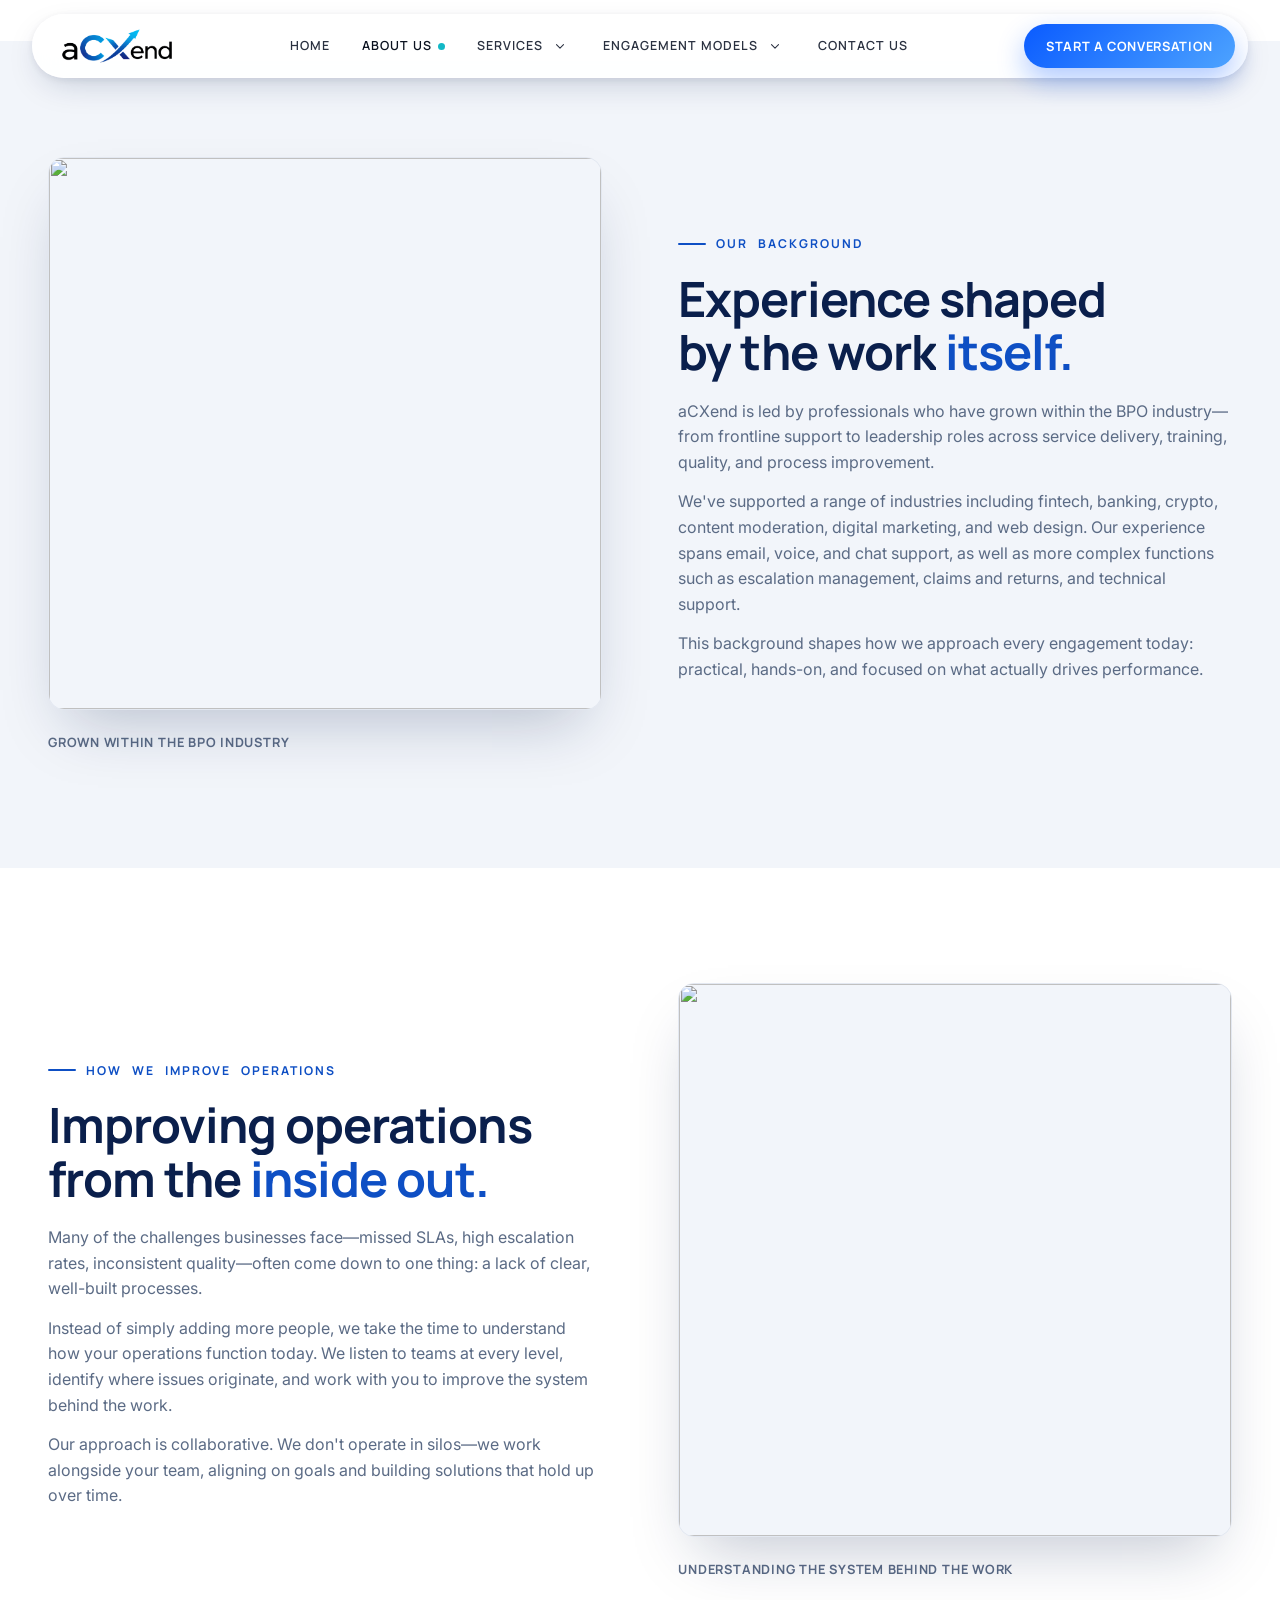
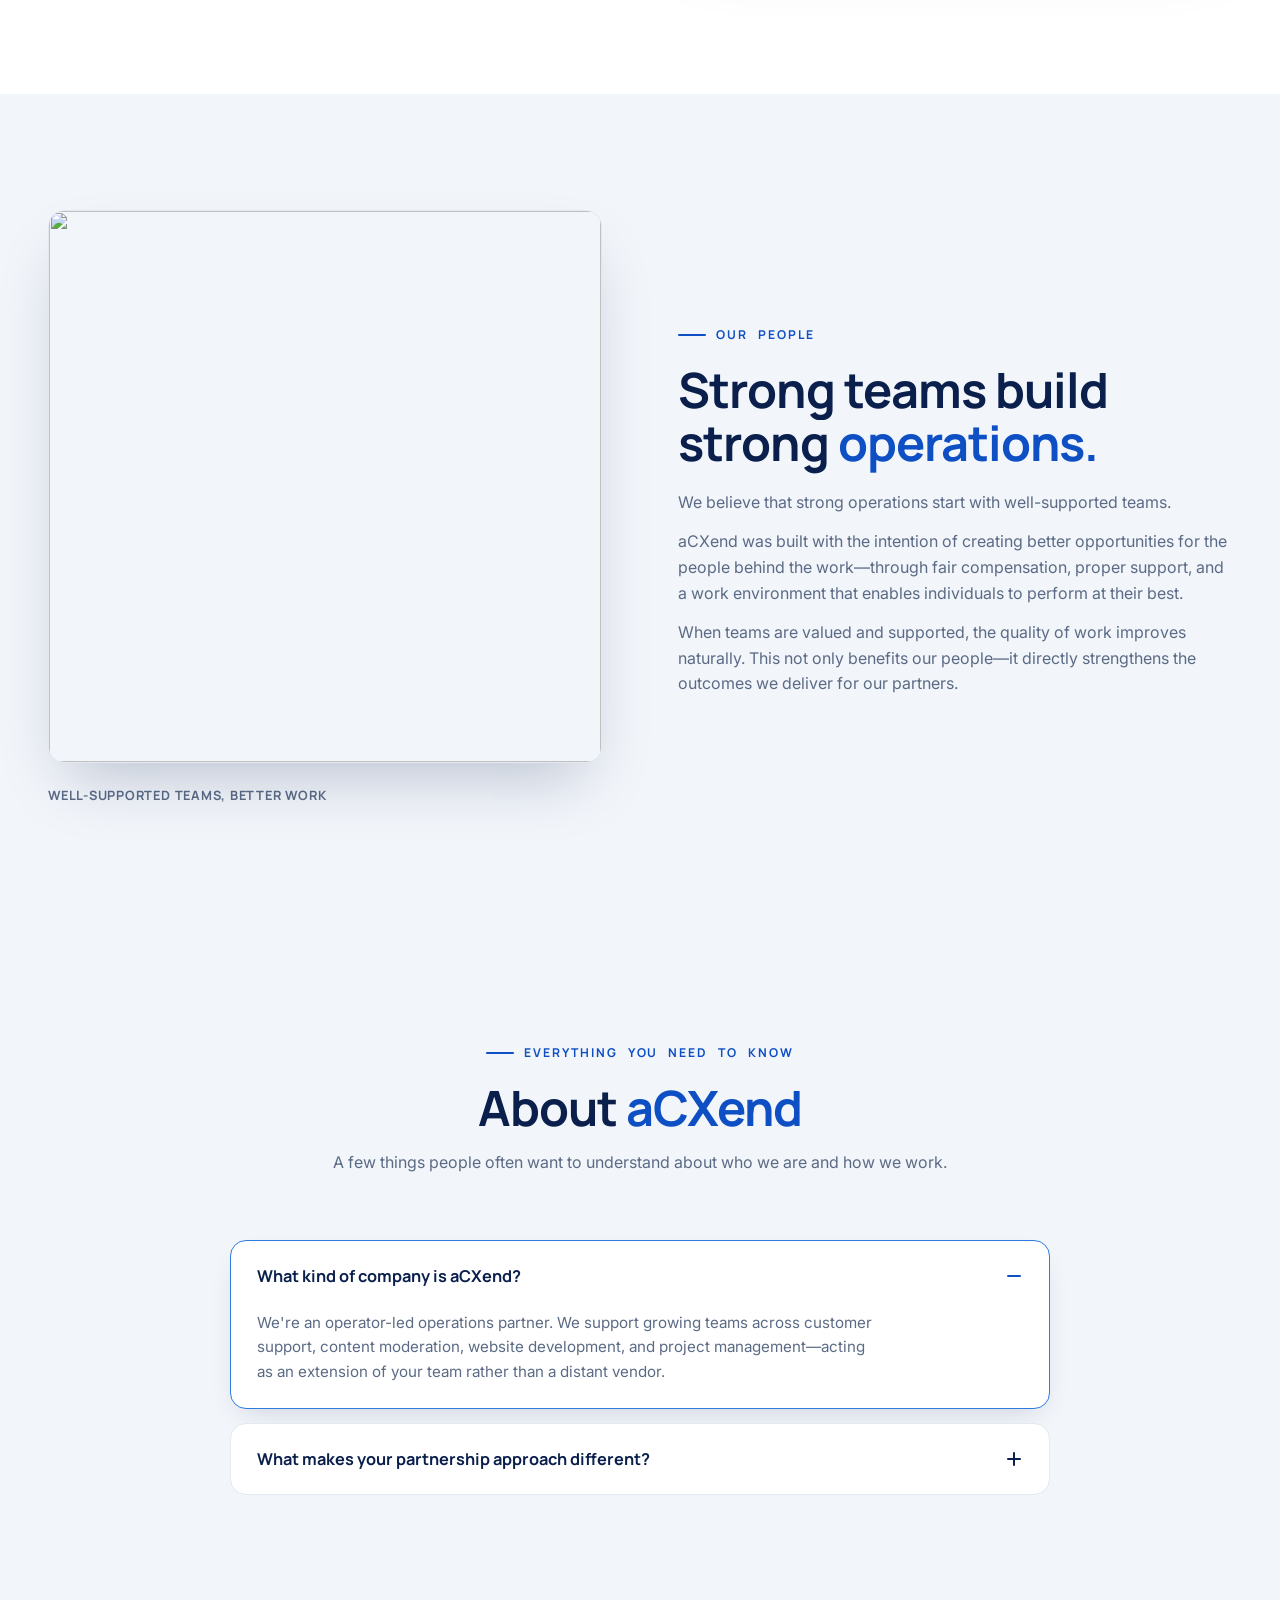
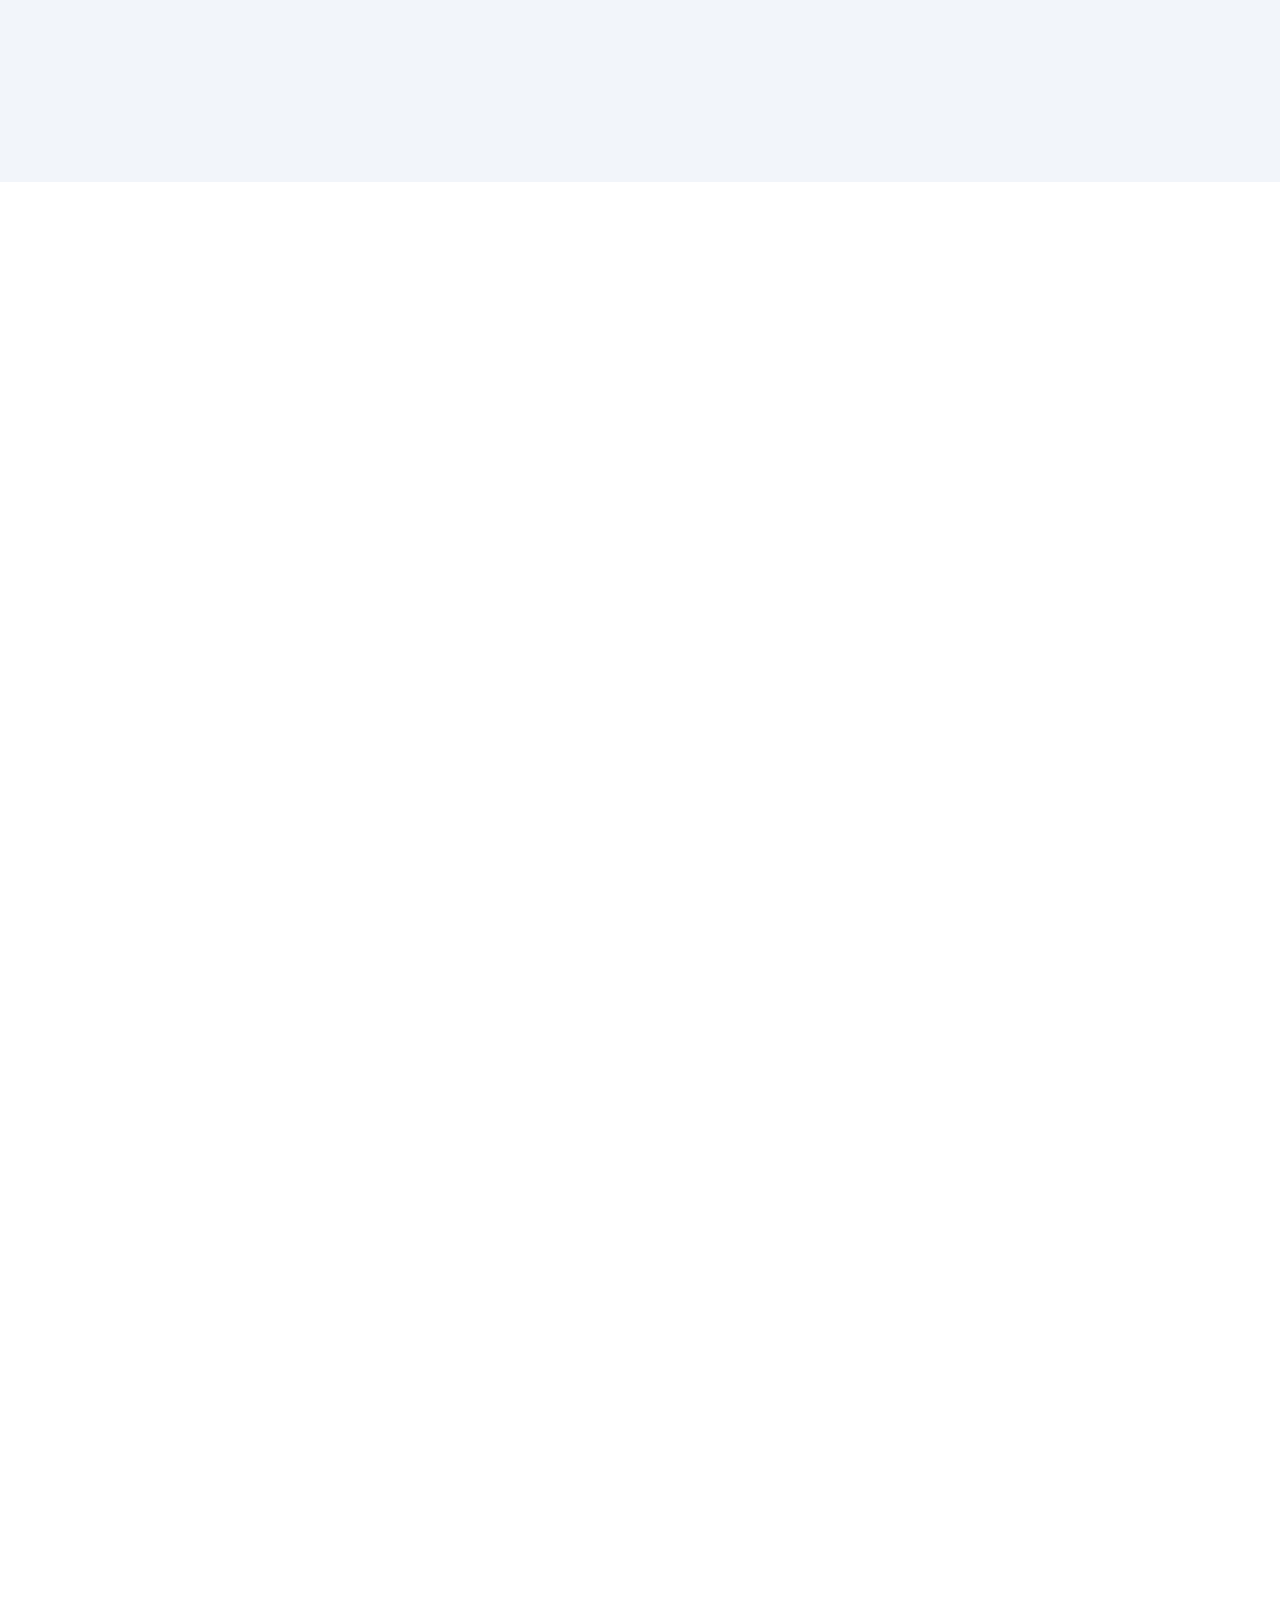
==== commit d85663b3: "Update about.html" ====
--- a/about.html
+++ b/about.html
@@ -110,7 +110,6 @@
         <svg viewBox="0 0 16 16" fill="none" aria-hidden="true"><path d="M6 4l4 4-4 4" stroke="currentColor" stroke-width="1.6" stroke-linecap="round" stroke-linejoin="round"/></svg>
         <span aria-current="page">About</span>
       </nav>
-      <span class="eyebrow eyebrow--light reveal split-text">About Us</span>
       <h1 class="reveal split-text">Partnerships that go beyond.</h1>
       <p class="page-hero-desc reveal split-text">We stay engaged and improve how your operations actually run — not just maintain them.</p>
       <div class="page-hero-cta reveal">
@@ -141,10 +140,10 @@
     <figure class="split-visual reveal" aria-hidden="true">
       <div class="split-photo">
         <img
-          src="https://images.unsplash.com/photo-1573497620053-ea5300f94f21?auto=format&fit=crop&w=800&q=80"
-          srcset="https://images.unsplash.com/photo-1573497620053-ea5300f94f21?auto=format&fit=crop&w=600&q=80 600w,
-                  https://images.unsplash.com/photo-1573497620053-ea5300f94f21?auto=format&fit=crop&w=800&q=80 800w,
-                  https://images.unsplash.com/photo-1573497620053-ea5300f94f21?auto=format&fit=crop&w=1100&q=80 1100w"
+           src="https://raw.githubusercontent.com/sales306/acxend-final-version.com/main/Images/About%20Us%20-%20Partnership.png?auto=format&fit=crop&w=800&q=80"
+           srcset="https://raw.githubusercontent.com/sales306/acxend-final-version.com/main/Images/About%20Us%20-%20Partnership.png?auto=format&fit=crop&w=600&q=80 600w,
+                   https://raw.githubusercontent.com/sales306/acxend-final-version.com/main/Images/About%20Us%20-%20Partnership.png?auto=format&fit=crop&w=800&q=80 800w,
+                   https://raw.githubusercontent.com/sales306/acxend-final-version.com/main/Images/About%20Us%20-%20Partnership.png?auto=format&fit=crop&w=1100&q=80 1100w"
           sizes="(max-width: 991px) 90vw, 560px"
           width="800" height="1000"
           alt=""
@@ -162,10 +161,10 @@
     <figure class="split-visual reveal" aria-hidden="true">
       <div class="split-photo">
         <img
-          src="https://images.unsplash.com/photo-1521737711867-e3b97375f902?auto=format&fit=crop&w=800&q=80"
-          srcset="https://images.unsplash.com/photo-1521737711867-e3b97375f902?auto=format&fit=crop&w=600&q=80 600w,
-                  https://images.unsplash.com/photo-1521737711867-e3b97375f902?auto=format&fit=crop&w=800&q=80 800w,
-                  https://images.unsplash.com/photo-1521737711867-e3b97375f902?auto=format&fit=crop&w=1100&q=80 1100w"
+          src="https://raw.githubusercontent.com/sales306/acxend-final-version.com/main/Images/About%20Us%20-%20Starting%20from%20the%20Ground.png?auto=format&fit=crop&w=800&q=80"
+          srcset="https://raw.githubusercontent.com/sales306/acxend-final-version.com/main/Images/About%20Us%20-%20Starting%20from%20the%20Ground.png?auto=format&fit=crop&w=600&q=80 600w,
+                  https://raw.githubusercontent.com/sales306/acxend-final-version.com/main/Images/About%20Us%20-%20Starting%20from%20the%20Ground.png?auto=format&fit=crop&w=800&q=80 800w,
+                  https://raw.githubusercontent.com/sales306/acxend-final-version.com/main/Images/About%20Us%20-%20Starting%20from%20the%20Ground.png?auto=format&fit=crop&w=1100&q=80 1100w"
           sizes="(max-width: 991px) 90vw, 560px"
           width="800" height="1000"
           alt=""
@@ -199,10 +198,10 @@
     <figure class="split-visual reveal" aria-hidden="true">
       <div class="split-photo">
         <img
-          src="https://images.unsplash.com/photo-1531497865144-0464ef8fb9a9?auto=format&fit=crop&w=800&q=80"
-          srcset="https://images.unsplash.com/photo-1531497865144-0464ef8fb9a9?auto=format&fit=crop&w=600&q=80 600w,
-                  https://images.unsplash.com/photo-1531497865144-0464ef8fb9a9?auto=format&fit=crop&w=800&q=80 800w,
-                  https://images.unsplash.com/photo-1531497865144-0464ef8fb9a9?auto=format&fit=crop&w=1100&q=80 1100w"
+          src="https://raw.githubusercontent.com/sales306/acxend-final-version.com/main/Images/About%20Us%20-%20How%20We%20Improve.png?auto=format&fit=crop&w=800&q=80"
+          srcset="https://raw.githubusercontent.com/sales306/acxend-final-version.com/main/Images/About%20Us%20-%20How%20We%20Improve.png?auto=format&fit=crop&w=600&q=80 600w,
+                  https://raw.githubusercontent.com/sales306/acxend-final-version.com/main/Images/About%20Us%20-%20How%20We%20Improve.png?auto=format&fit=crop&w=800&q=80 800w,
+                  https://raw.githubusercontent.com/sales306/acxend-final-version.com/main/Images/About%20Us%20-%20How%20We%20Improve.png?auto=format&fit=crop&w=1100&q=80 1100w"
           sizes="(max-width: 991px) 90vw, 560px"
           width="800" height="1000"
           alt=""
@@ -220,10 +219,10 @@
     <figure class="split-visual reveal" aria-hidden="true">
       <div class="split-photo">
         <img
-          src="https://images.unsplash.com/photo-1543269865-cbf427effbad?auto=format&fit=crop&w=800&q=80"
-          srcset="https://images.unsplash.com/photo-1543269865-cbf427effbad?auto=format&fit=crop&w=600&q=80 600w,
-                  https://images.unsplash.com/photo-1543269865-cbf427effbad?auto=format&fit=crop&w=800&q=80 800w,
-                  https://images.unsplash.com/photo-1543269865-cbf427effbad?auto=format&fit=crop&w=1100&q=80 1100w"
+           src="https://raw.githubusercontent.com/sales306/acxend-final-version.com/main/Images/About%20Us%20-%20Our%20People%20(2).png?auto=format&fit=crop&w=800&q=80"
+           srcset="https://raw.githubusercontent.com/sales306/acxend-final-version.com/main/Images/About%20Us%20-%20Our%20People%20(2).png?auto=format&fit=crop&w=600&q=80 600w,
+                   https://raw.githubusercontent.com/sales306/acxend-final-version.com/main/Images/About%20Us%20-%20Our%20People%20(2).png?auto=format&fit=crop&w=800&q=80 800w,
+                   https://raw.githubusercontent.com/sales306/acxend-final-version.com/main/Images/About%20Us%20-%20Our%20People%20(2).png?auto=format&fit=crop&w=1100&q=80 1100w"
           sizes="(max-width: 991px) 90vw, 560px"
           width="800" height="1000"
           alt=""
@@ -248,8 +247,8 @@
   <div class="container">
     <div class="section-head section-head--center reveal" data-stagger>
       <div>
-        <span class="eyebrow reveal split-text">Common Questions</span>
-        <h2 class="reveal split-text">About aCXend, <span class="accent">answered.</span></h2>
+        <span class="eyebrow reveal split-text">Everything you need to know</span>
+        <h2 class="reveal split-text">About <span class="accent">aCXend</span></h2>
       </div>
       <p>A few things people often want to understand about who we are and how we work.</p>
     </div>
@@ -325,7 +324,7 @@
                onerror="this.outerHTML='&lt;span class=&quot;brand-word brand-word--light&quot;&gt;a&lt;b&gt;CX&lt;/b&gt;end&lt;/span&gt;'" />
         </a>
         <address class="footer-address">
-          <a href="https://maps.app.goo.gl/VBjbcP57tKT8KL2XA" target="_blank" rel="noopener noreferrer">Marigold Street, Cagayan de Oro City, Philippines</a>
+          <a href="https://maps.app.goo.gl/VBjbcP57tKT8KL2XA" target="_blank" rel="noopener noreferrer">Pioneer, Mandaluyong City, Philippines</a>
           <a href="mailto:sales@acxend.com">sales@acxend.com</a>
         </address>
       </div>
@@ -362,8 +361,8 @@
         <li><a href="#" aria-label="Facebook">
           <svg viewBox="0 0 24 24" aria-hidden="true"><path d="M13.5 21v-8.2h2.8l.4-3.2h-3.2V7.5c0-.9.3-1.6 1.6-1.6h1.7V3.1c-.3 0-1.3-.1-2.5-.1-2.5 0-4.2 1.5-4.2 4.3v2.3H7.3v3.2h2.8V21h3.4z"/></svg>
         </a></li>
-        <li><a href="#" aria-label="X (Twitter)">
-          <svg viewBox="0 0 24 24" aria-hidden="true"><path d="M17.8 3h3l-6.6 7.6L22 21h-6.1l-4.8-6.2L5.6 21h-3l7.1-8.1L2.3 3h6.3l4.3 5.7L17.8 3zm-1.1 16.2h1.7L7.7 4.7H5.9l10.8 14.5z"/></svg>
+        <li><a href="#" aria-label="LinkedIn">
+          <svg viewBox="0 0 24 24" aria-hidden="true"><path d="M4.98 3.5C4.98 4.88 3.87 6 2.49 6S0 4.88 0 3.5 1.11 1 2.49 1s2.49 1.12 2.49 2.5zM0 8h5v16H0V8zm7.5 0h4.8v2.2h.1c.7-1.3 2.3-2.7 4.7-2.7 5 0 5.9 3.3 5.9 7.5V24h-5v-7.6c0-1.8 0-4.1-2.5-4.1s-2.9 2-2.9 4v7.7h-5V8z"/></svg>
         </a></li>
         <li><a href="#" aria-label="Instagram">
           <svg viewBox="0 0 24 24" aria-hidden="true"><path d="M12 8.8A3.2 3.2 0 1 0 12 15.2 3.2 3.2 0 0 0 12 8.8zm0-1.8a5 5 0 1 1 0 10 5 5 0 0 1 0-10zm6.5-.2a1.2 1.2 0 1 1-2.4 0 1.2 1.2 0 0 1 2.4 0zM12 4.7c-2.4 0-2.7 0-3.6.1-.9 0-1.4.2-1.7.3-.4.2-.7.4-1 .7-.3.3-.5.6-.7 1-.1.3-.3.8-.3 1.7-.1.9-.1 1.2-.1 3.5s0 2.6.1 3.5c0 .9.2 1.4.3 1.7.2.4.4.7.7 1 .3.3.6.5 1 .7.3.1.8.3 1.7.3.9.1 1.2.1 3.6.1s2.7 0 3.6-.1c.9 0 1.4-.2 1.7-.3.4-.2.7-.4 1-.7.3-.3.5-.6.7-1 .1-.3.3-.8.3-1.7.1-.9.1-1.2.1-3.5s0-2.6-.1-3.5c0-.9-.2-1.4-.3-1.7-.2-.4-.4-.7-.7-1-.3-.3-.6-.5-1-.7-.3-.1-.8-.3-1.7-.3-.9-.1-1.2-.1-3.6-.1zM12 3c2.4 0 2.7 0 3.7.1 1 0 1.6.2 2.2.4.6.2 1.1.6 1.6 1.1.5.5.8 1 1.1 1.6.2.6.4 1.2.4 2.2.1 1 .1 1.3.1 3.6s0 2.6-.1 3.6c0 1-.2 1.6-.4 2.2-.2.6-.6 1.1-1.1 1.6-.5.5-1 .8-1.6 1.1-.6.2-1.2.4-2.2.4-1 .1-1.3.1-3.7.1s-2.7 0-3.7-.1c-1 0-1.6-.2-2.2-.4-.6-.2-1.1-.6-1.6-1.1-.5-.5-.8-1-1.1-1.6-.2-.6-.4-1.2-.4-2.2C3 14.6 3 14.3 3 12s0-2.6.1-3.6c0-1 .2-1.6.4-2.2.2-.6.6-1.1 1.1-1.6.5-.5 1-.8 1.6-1.1.6-.2 1.2-.4 2.2-.4C9.3 3 9.6 3 12 3z"/></svg>
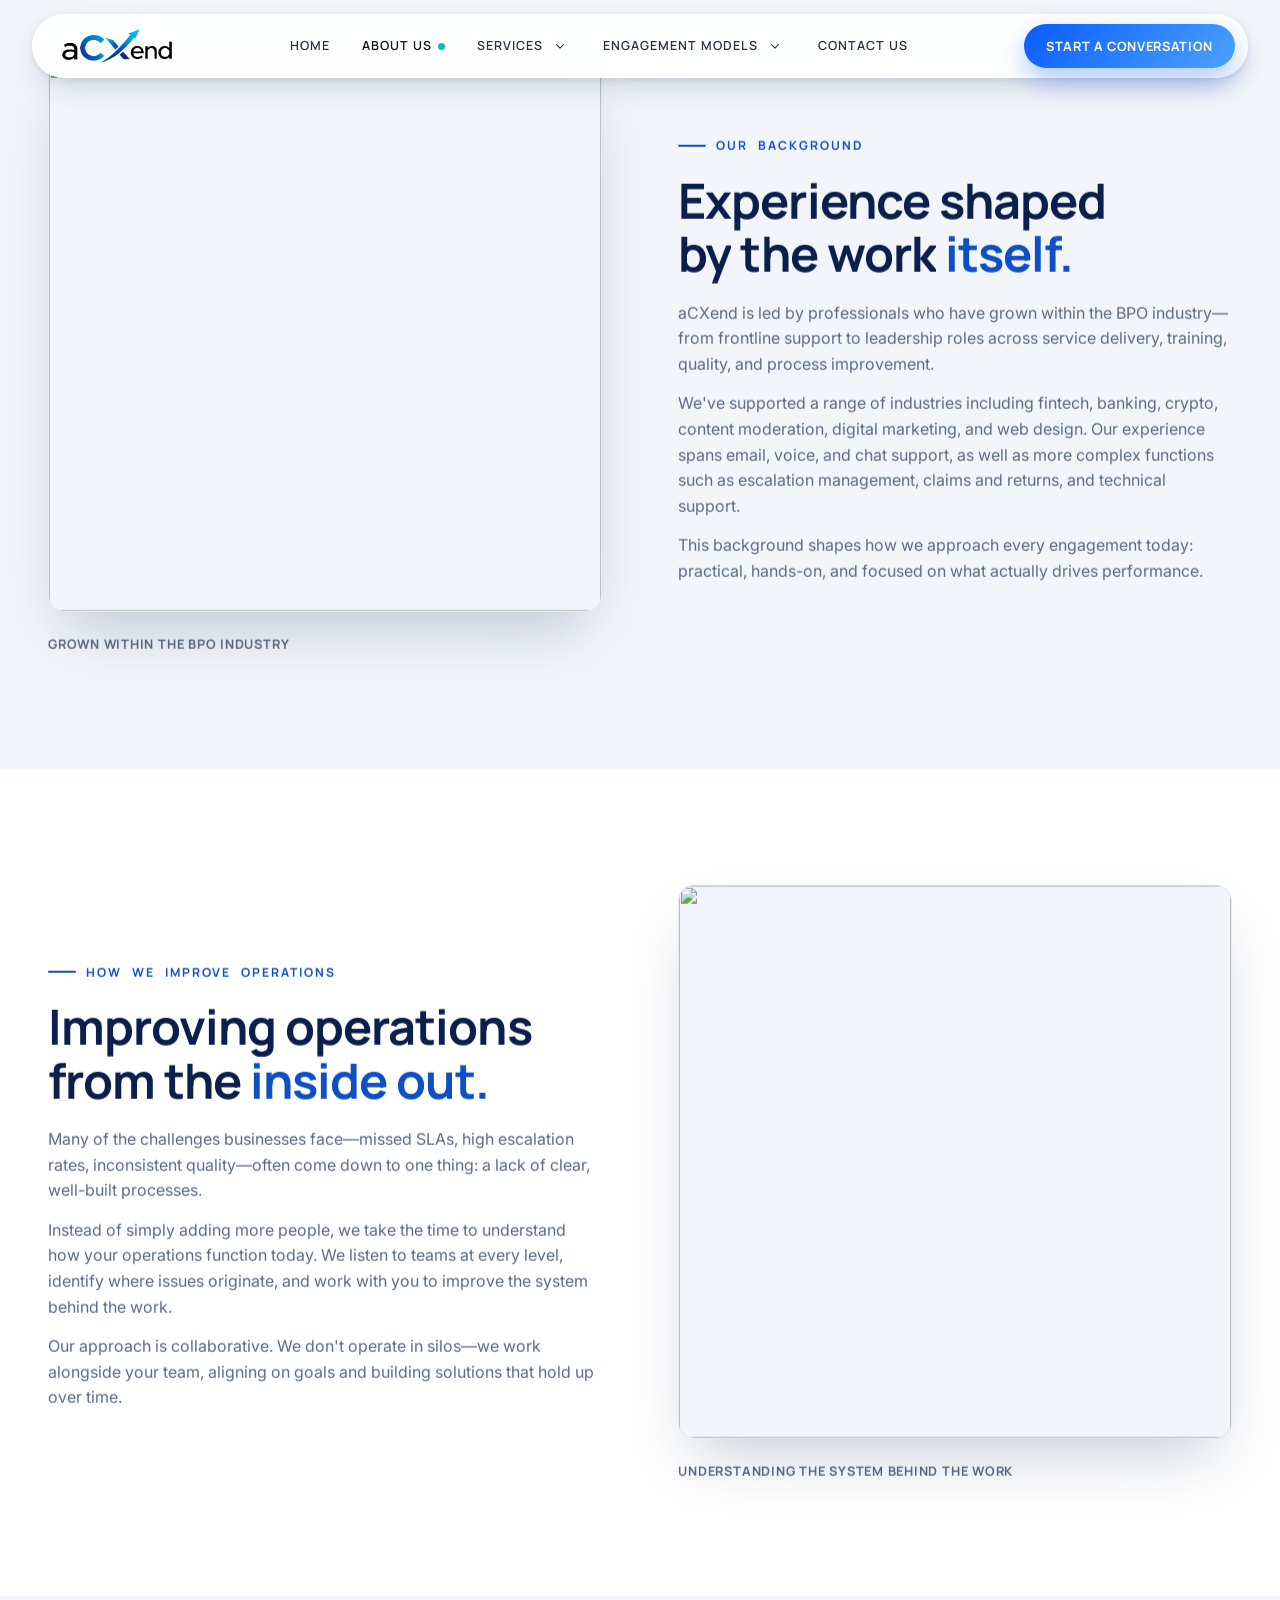
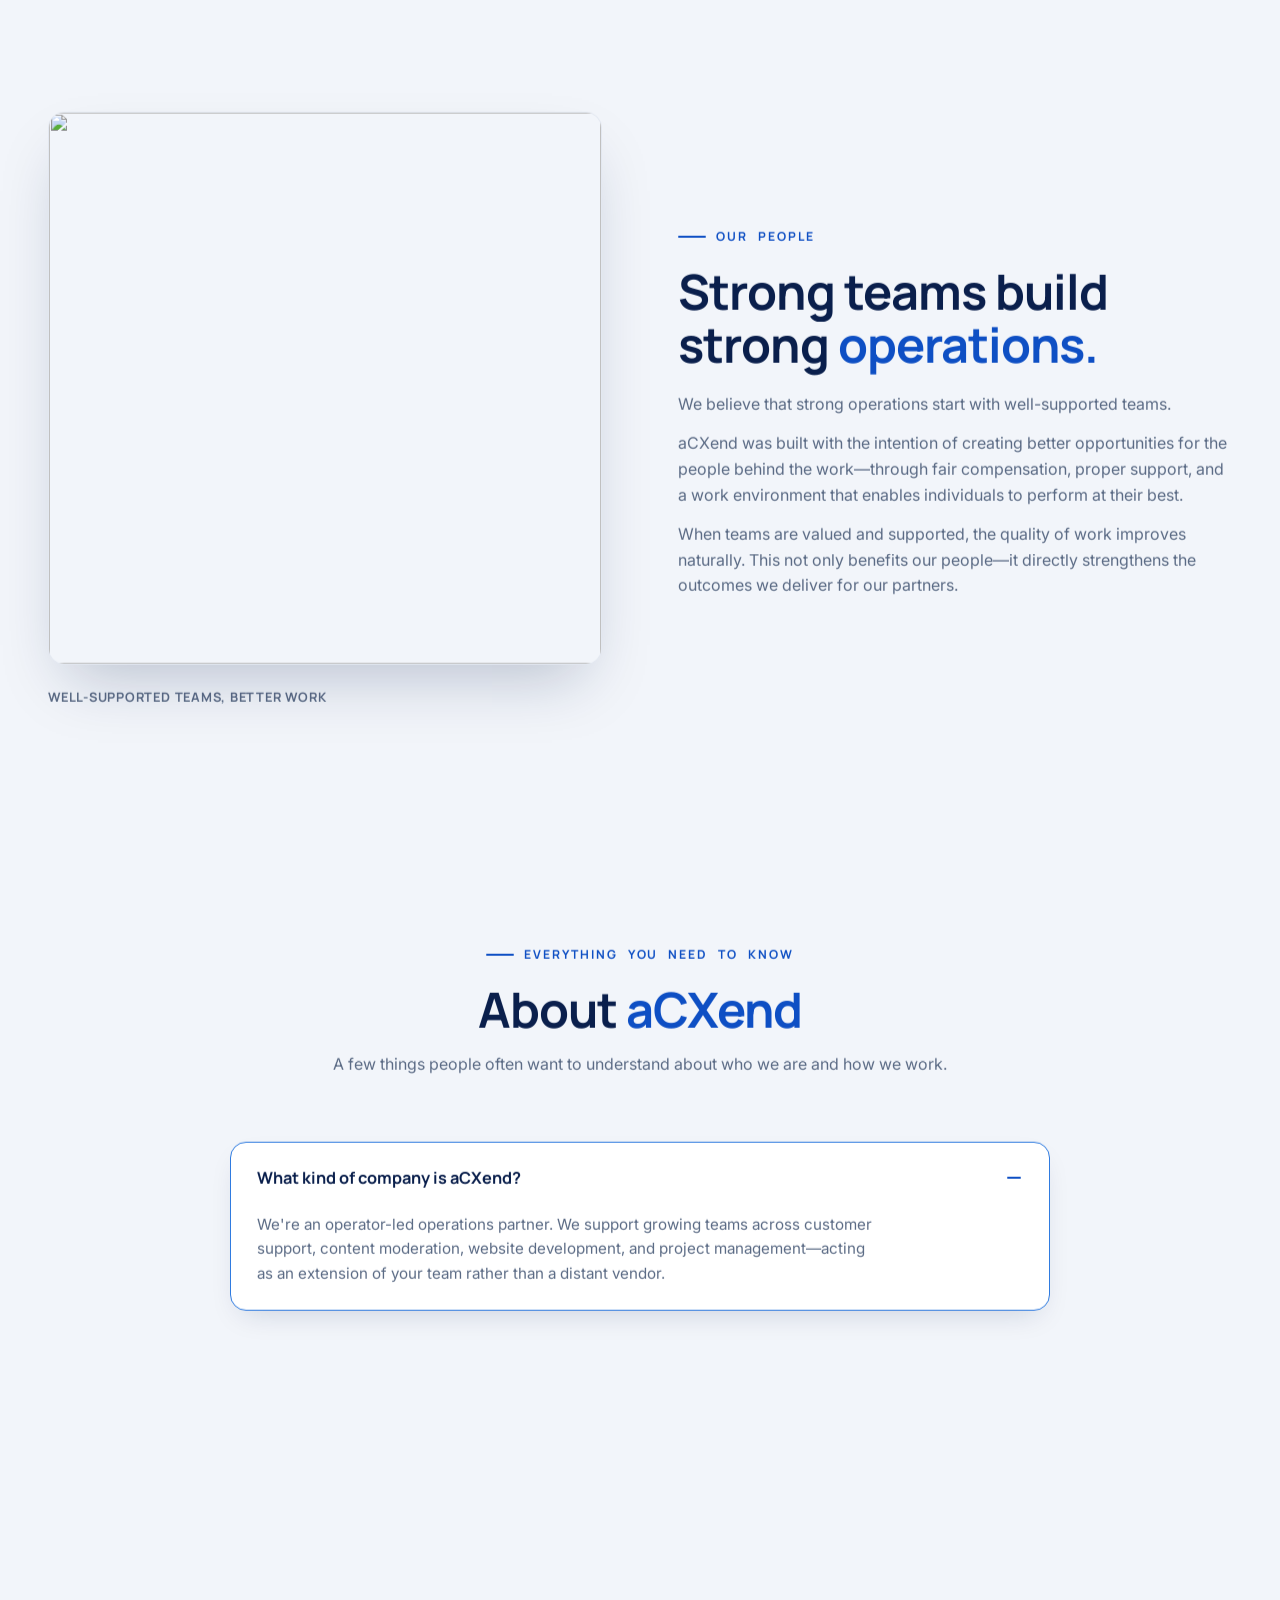
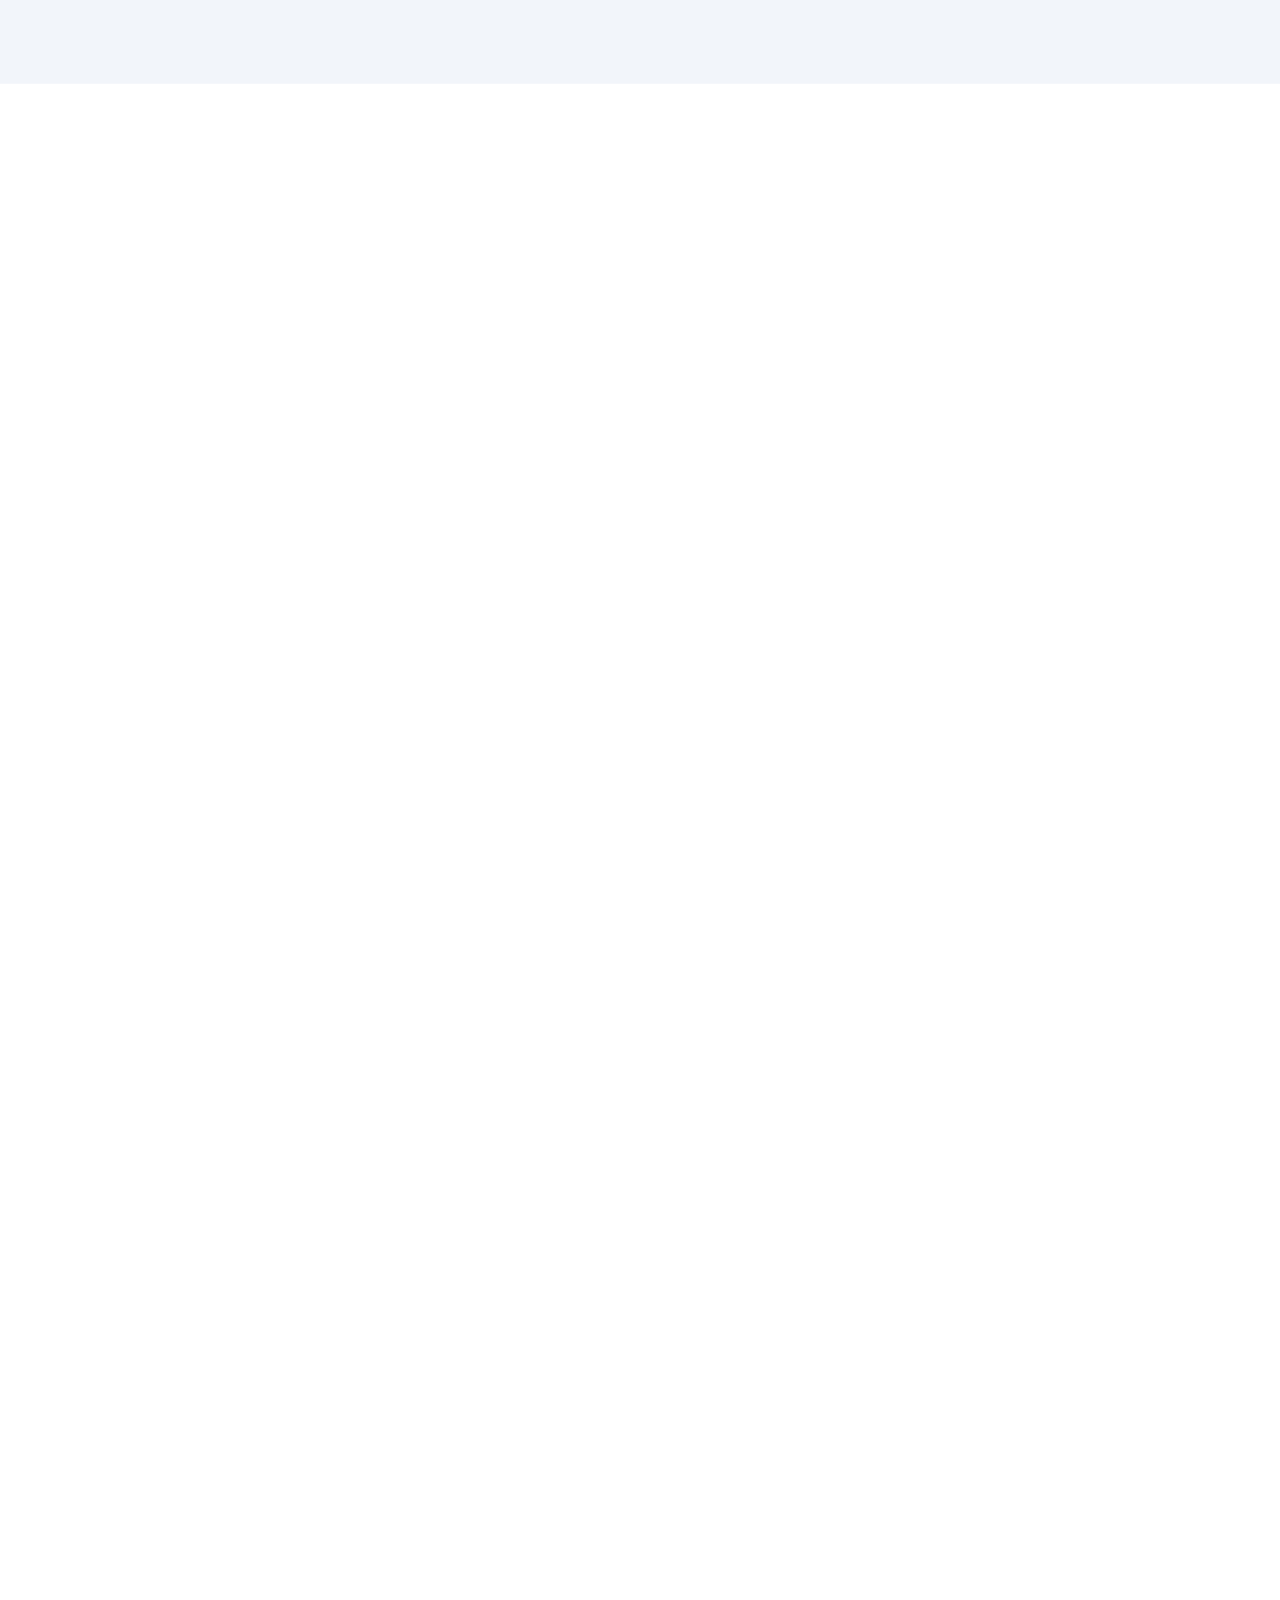
==== commit b5c3a6d0: "Update about.html" ====
--- a/about.html
+++ b/about.html
@@ -110,7 +110,7 @@
         <svg viewBox="0 0 16 16" fill="none" aria-hidden="true"><path d="M6 4l4 4-4 4" stroke="currentColor" stroke-width="1.6" stroke-linecap="round" stroke-linejoin="round"/></svg>
         <span aria-current="page">About</span>
       </nav>
-      <h1 class="reveal split-text">Partnerships that go beyond.</h1>
+      <h1 class="reveal split-text">Partnerships that go beyond</h1>
       <p class="page-hero-desc reveal split-text">We stay engaged and improve how your operations actually run — not just maintain them.</p>
       <div class="page-hero-cta reveal">
         <a href="contact.html" class="btn btn-primary btn-lg">Start a Conversation
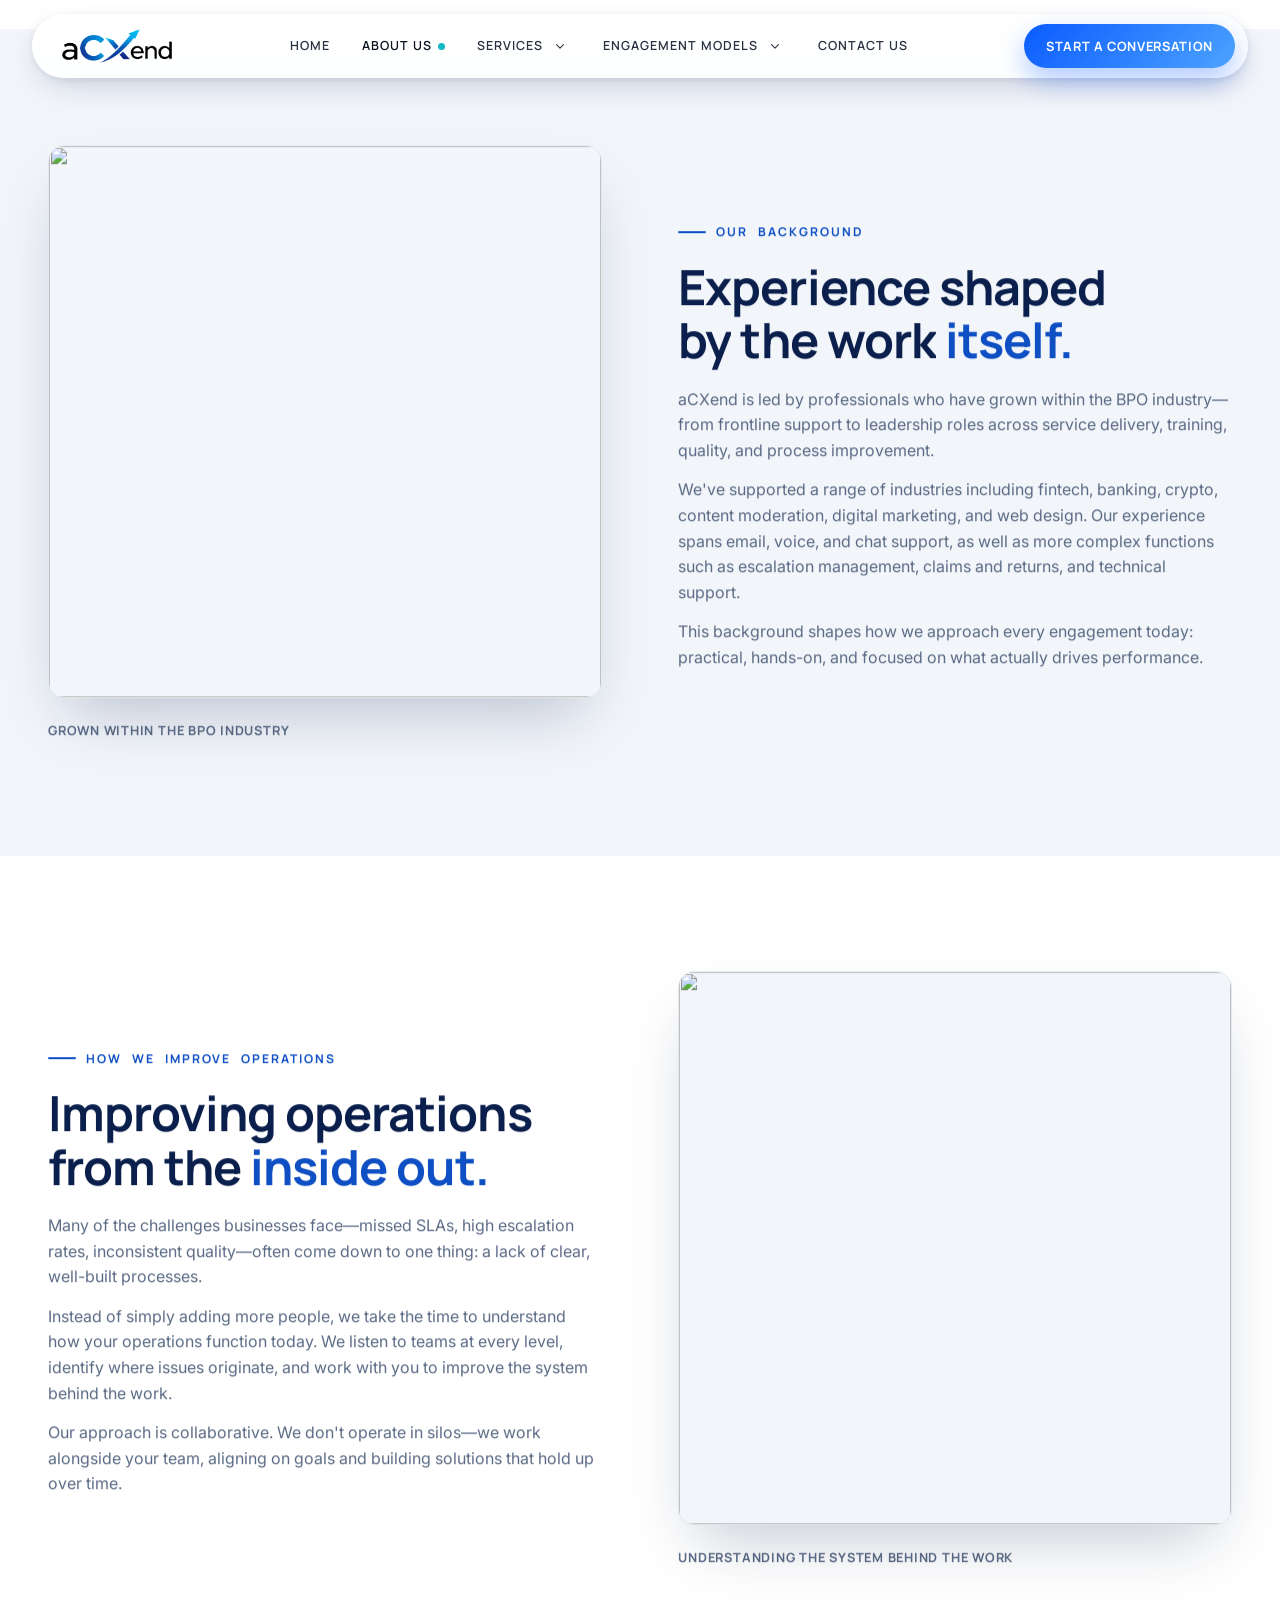
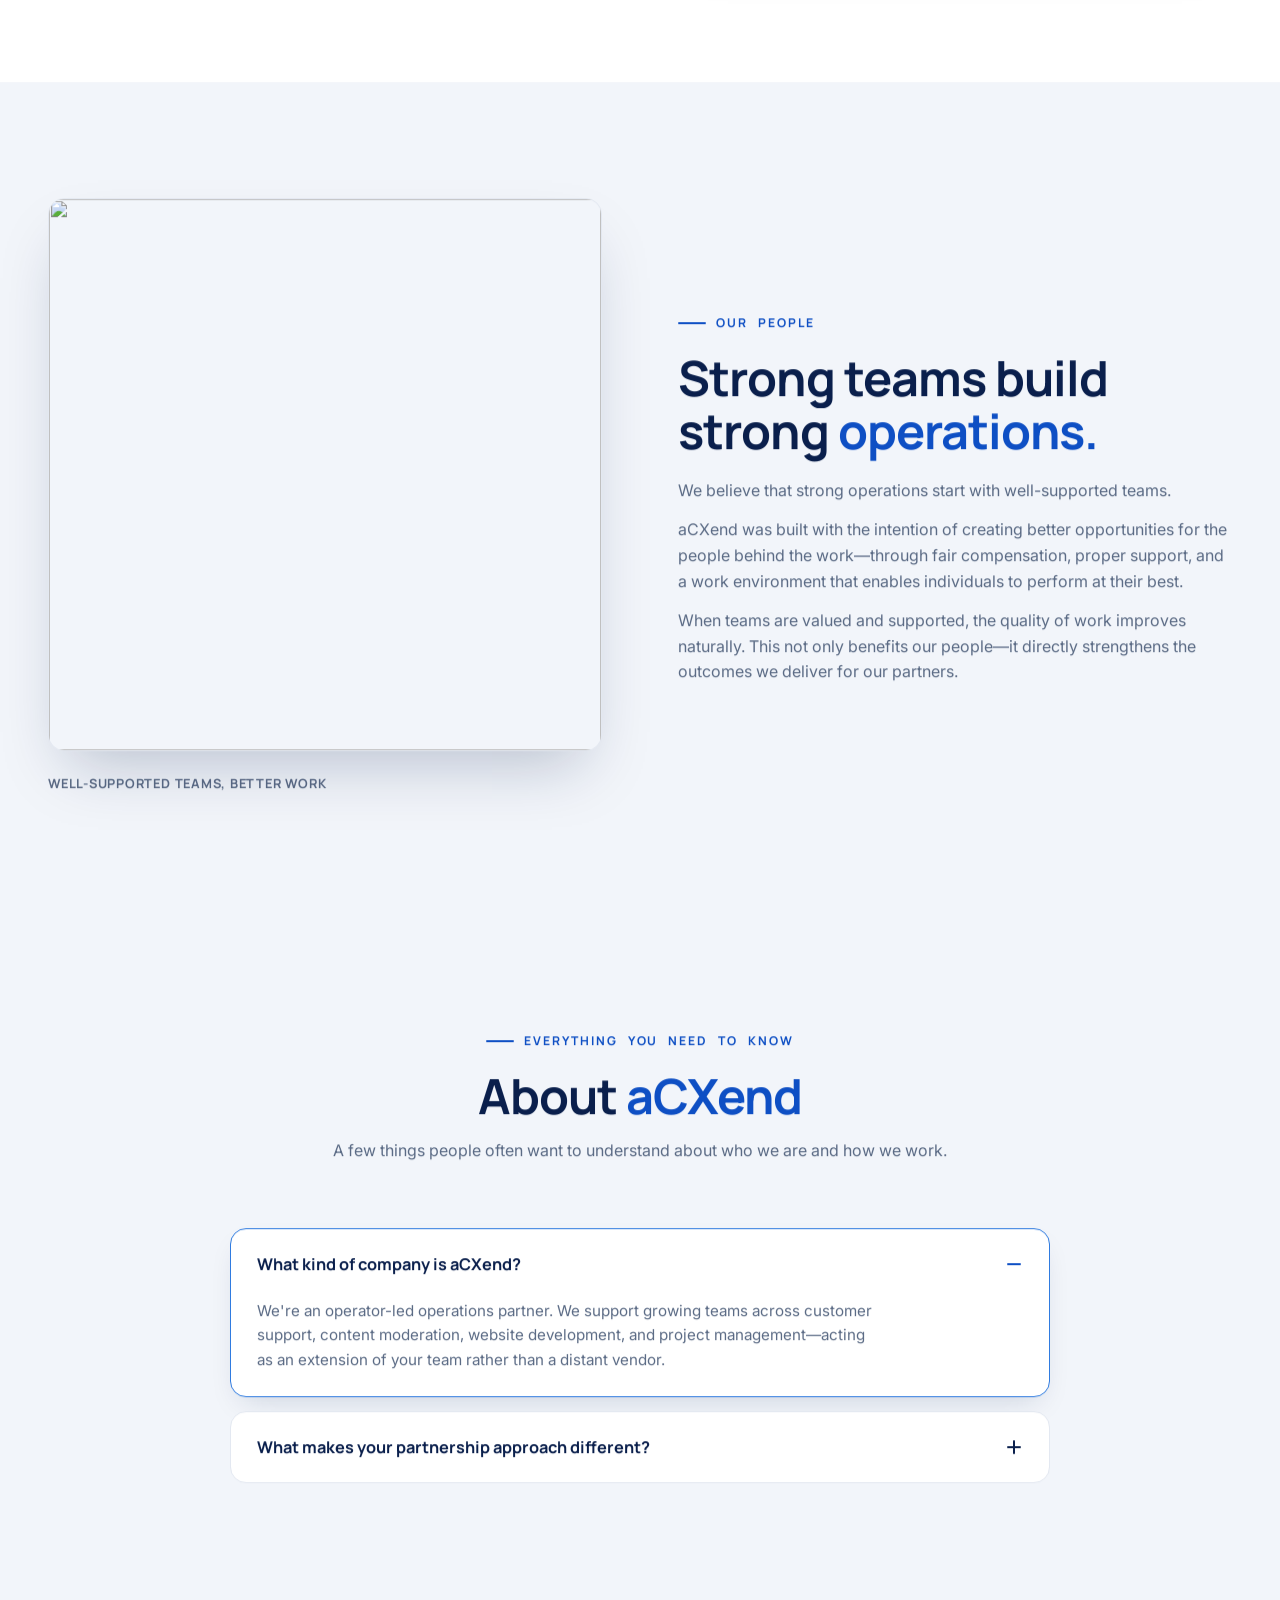
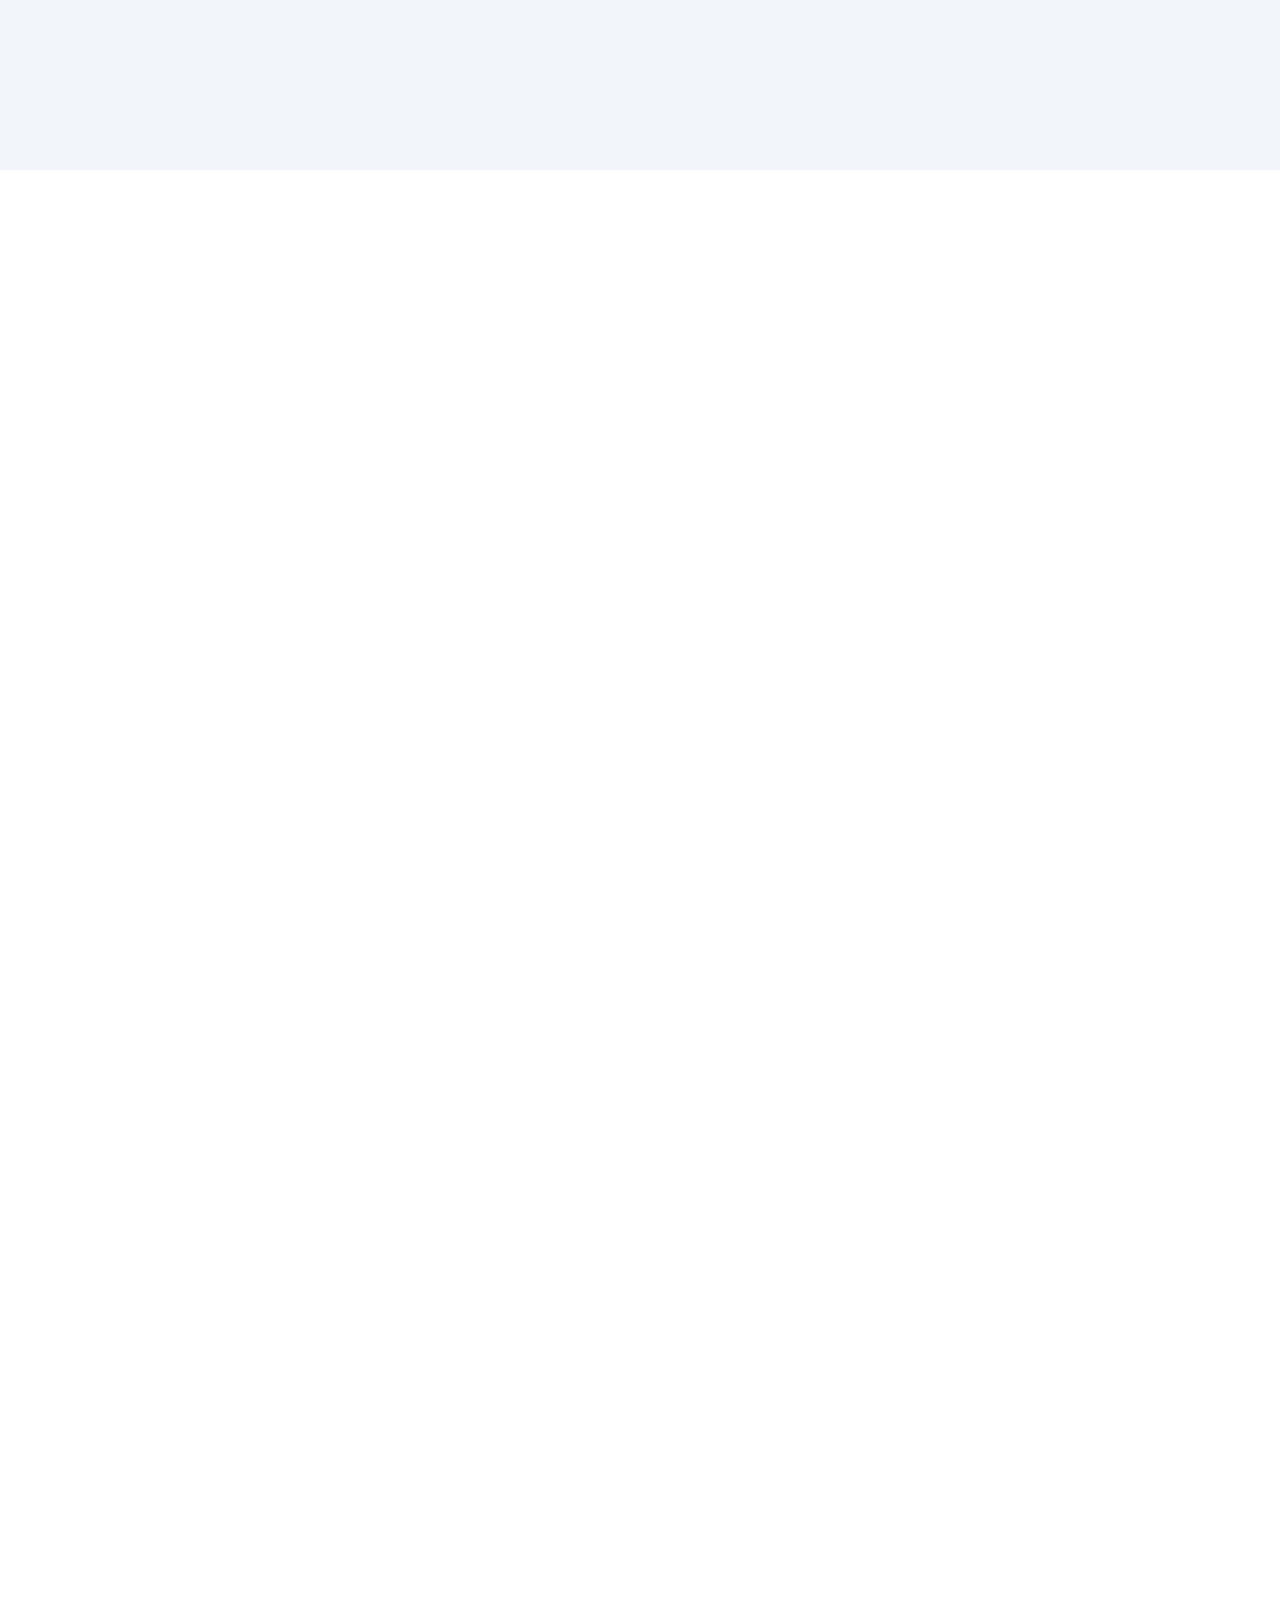
==== commit e1603fca: "Update about.html" ====
--- a/about.html
+++ b/about.html
@@ -358,13 +358,13 @@
     <div class="footer-bar">
       <span class="footer-follow-label">Follow Us</span>
       <ul class="footer-social" aria-label="Social media">
-        <li><a href="#" aria-label="Facebook">
+        <li><a href="https://www.facebook.com/profile.php?id=61591341606124" target="_blank" rel="noopener noreferrer" aria-label="Facebook">
           <svg viewBox="0 0 24 24" aria-hidden="true"><path d="M13.5 21v-8.2h2.8l.4-3.2h-3.2V7.5c0-.9.3-1.6 1.6-1.6h1.7V3.1c-.3 0-1.3-.1-2.5-.1-2.5 0-4.2 1.5-4.2 4.3v2.3H7.3v3.2h2.8V21h3.4z"/></svg>
         </a></li>
-        <li><a href="#" aria-label="LinkedIn">
+        <li><a href="https://www.linkedin.com/company/acxendglobal/" target="_blank" rel="noopener noreferrer" aria-label="LinkedIn">
           <svg viewBox="0 0 24 24" aria-hidden="true"><path d="M4.98 3.5C4.98 4.88 3.87 6 2.49 6S0 4.88 0 3.5 1.11 1 2.49 1s2.49 1.12 2.49 2.5zM0 8h5v16H0V8zm7.5 0h4.8v2.2h.1c.7-1.3 2.3-2.7 4.7-2.7 5 0 5.9 3.3 5.9 7.5V24h-5v-7.6c0-1.8 0-4.1-2.5-4.1s-2.9 2-2.9 4v7.7h-5V8z"/></svg>
         </a></li>
-        <li><a href="#" aria-label="Instagram">
+        <li><a href="https://www.instagram.com/acxend/" target="_blank" rel="noopener noreferrer" aria-label="Instagram">
           <svg viewBox="0 0 24 24" aria-hidden="true"><path d="M12 8.8A3.2 3.2 0 1 0 12 15.2 3.2 3.2 0 0 0 12 8.8zm0-1.8a5 5 0 1 1 0 10 5 5 0 0 1 0-10zm6.5-.2a1.2 1.2 0 1 1-2.4 0 1.2 1.2 0 0 1 2.4 0zM12 4.7c-2.4 0-2.7 0-3.6.1-.9 0-1.4.2-1.7.3-.4.2-.7.4-1 .7-.3.3-.5.6-.7 1-.1.3-.3.8-.3 1.7-.1.9-.1 1.2-.1 3.5s0 2.6.1 3.5c0 .9.2 1.4.3 1.7.2.4.4.7.7 1 .3.3.6.5 1 .7.3.1.8.3 1.7.3.9.1 1.2.1 3.6.1s2.7 0 3.6-.1c.9 0 1.4-.2 1.7-.3.4-.2.7-.4 1-.7.3-.3.5-.6.7-1 .1-.3.3-.8.3-1.7.1-.9.1-1.2.1-3.5s0-2.6-.1-3.5c0-.9-.2-1.4-.3-1.7-.2-.4-.4-.7-.7-1-.3-.3-.6-.5-1-.7-.3-.1-.8-.3-1.7-.3-.9-.1-1.2-.1-3.6-.1zM12 3c2.4 0 2.7 0 3.7.1 1 0 1.6.2 2.2.4.6.2 1.1.6 1.6 1.1.5.5.8 1 1.1 1.6.2.6.4 1.2.4 2.2.1 1 .1 1.3.1 3.6s0 2.6-.1 3.6c0 1-.2 1.6-.4 2.2-.2.6-.6 1.1-1.1 1.6-.5.5-1 .8-1.6 1.1-.6.2-1.2.4-2.2.4-1 .1-1.3.1-3.7.1s-2.7 0-3.7-.1c-1 0-1.6-.2-2.2-.4-.6-.2-1.1-.6-1.6-1.1-.5-.5-.8-1-1.1-1.6-.2-.6-.4-1.2-.4-2.2C3 14.6 3 14.3 3 12s0-2.6.1-3.6c0-1 .2-1.6.4-2.2.2-.6.6-1.1 1.1-1.6.5-.5 1-.8 1.6-1.1.6-.2 1.2-.4 2.2-.4C9.3 3 9.6 3 12 3z"/></svg>
         </a></li>
       </ul>
